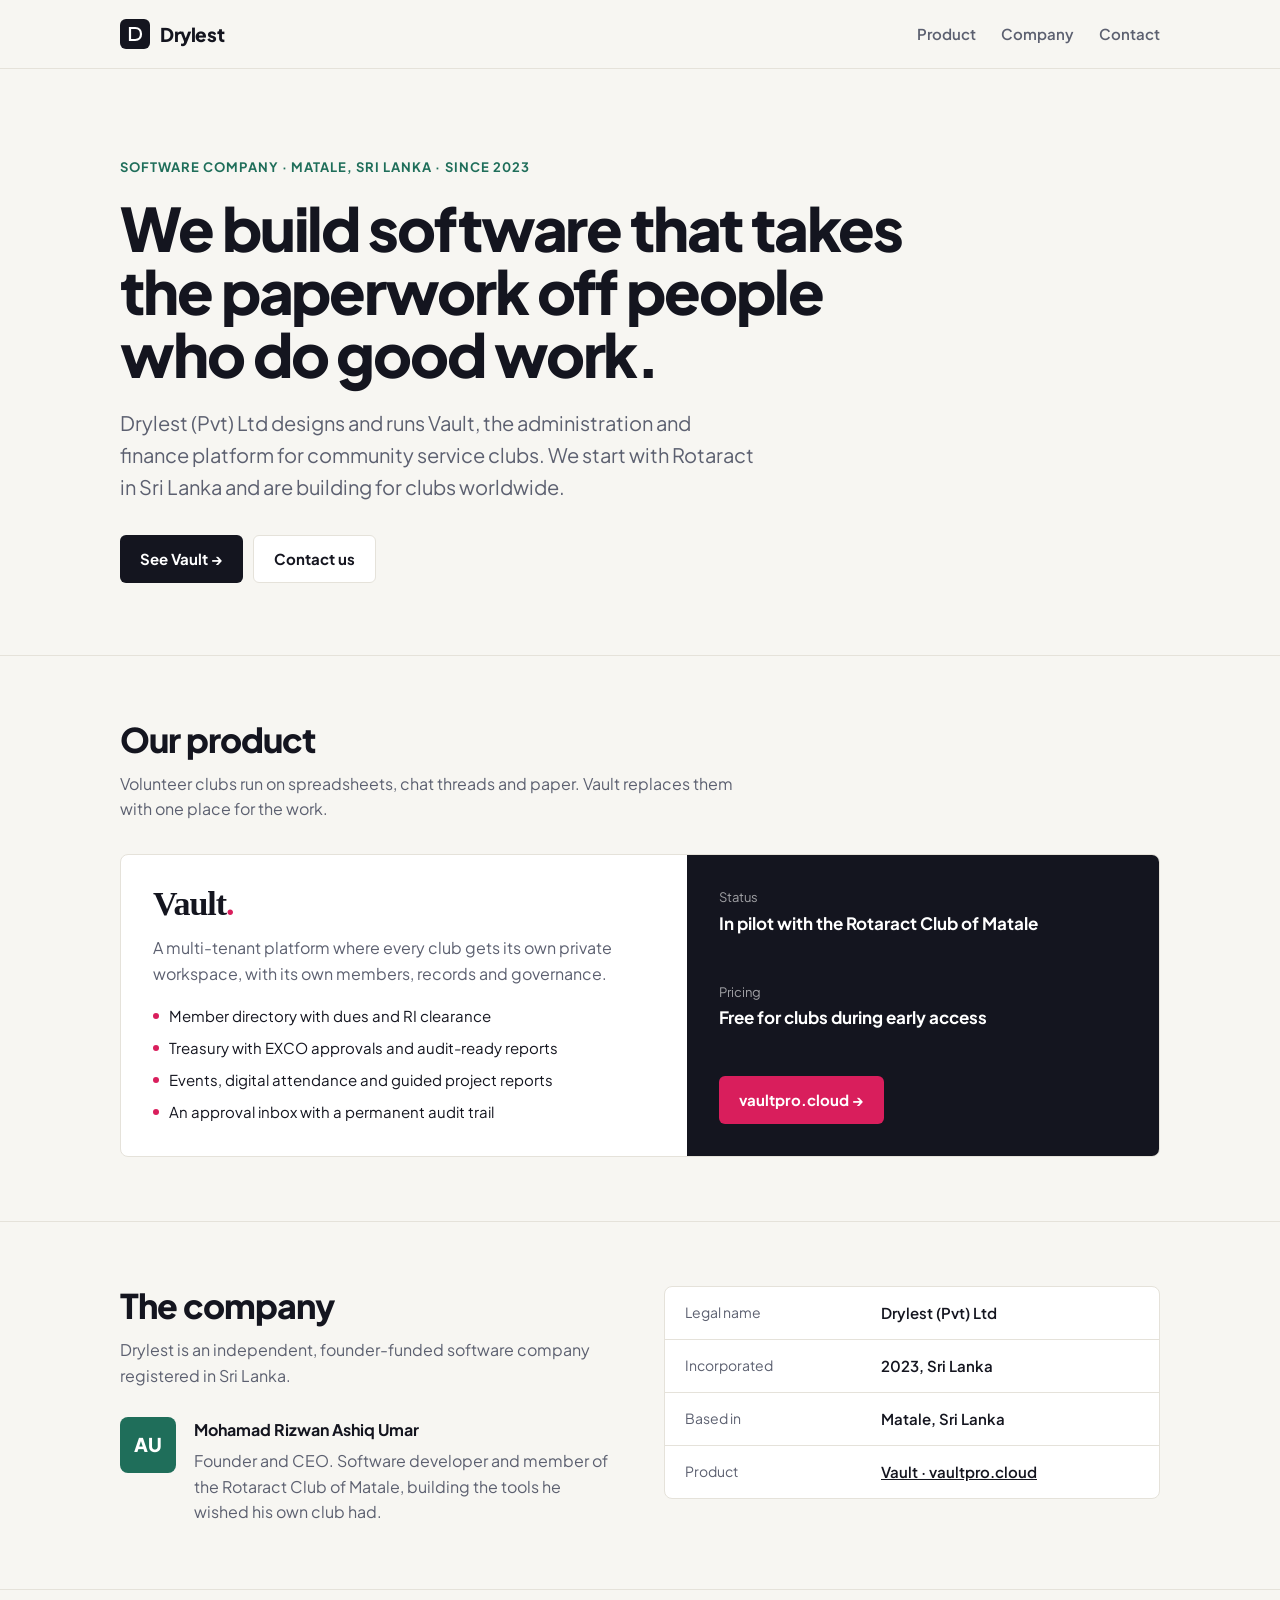
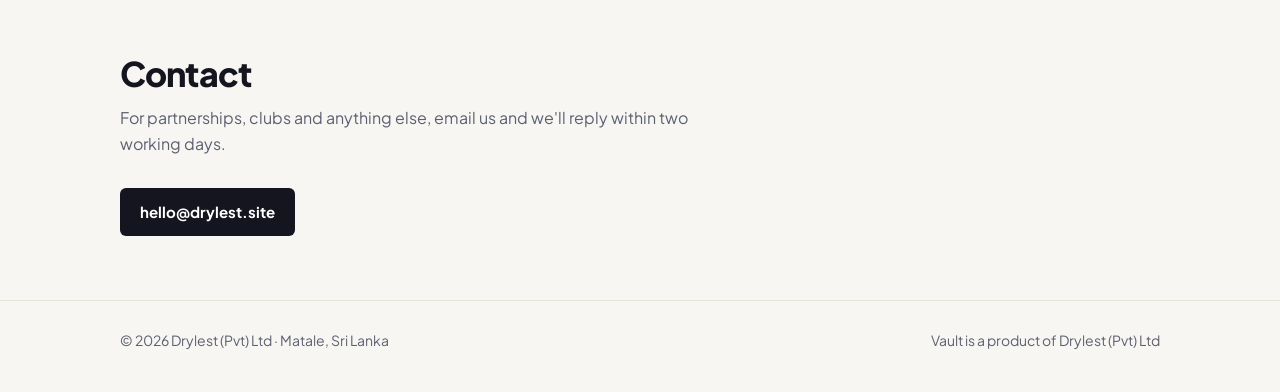
==== index.html @ 1a1d9abe "Add Drylest company website One-page static site for drylest.site: what Drylest does, its product Va" ====
<!doctype html>
<html lang="en">
<head>
<meta charset="utf-8">
<meta name="viewport" content="width=device-width, initial-scale=1">
<title>Drylest (Pvt) Ltd · Software company, Sri Lanka</title>
<meta name="description" content="Drylest (Pvt) Ltd is a software company in Matale, Sri Lanka, incorporated in 2023. We build Vault, the administration and finance platform for community service clubs.">
<meta name="theme-color" content="#14151F">
<link rel="canonical" href="https://drylest.site/">
<meta property="og:title" content="Drylest (Pvt) Ltd">
<meta property="og:description" content="Software company in Matale, Sri Lanka. Makers of Vault.">
<meta property="og:url" content="https://drylest.site/">
<link rel="icon" href="favicon.svg" type="image/svg+xml">
<link rel="preconnect" href="https://fonts.googleapis.com">
<link rel="preconnect" href="https://fonts.gstatic.com" crossorigin>
<link rel="stylesheet" href="https://fonts.googleapis.com/css2?family=Plus+Jakarta+Sans:wght@400;500;600;700;800&display=swap">
<style>
  :root {
    --ink: #14151F; --paper: #F7F6F2; --white: #FFFFFF; --line: #E5E2DA;
    --muted: #5C6070; --accent: #1F6E5A; --vault: #D91E5C;
  }
  * { box-sizing: border-box; }
  html { -webkit-text-size-adjust: 100%; }
  body { margin: 0; background: var(--paper); color: var(--ink); font: 400 16px/1.6 'Plus Jakarta Sans', system-ui, -apple-system, 'Segoe UI', sans-serif; -webkit-font-smoothing: antialiased; }
  a { color: inherit; }
  .wrap { max-width: 1080px; margin: 0 auto; padding: 0 20px; }

  header { border-bottom: 1px solid var(--line); }
  header .wrap { display: flex; align-items: center; justify-content: space-between; height: 68px; }
  .brand { display: flex; align-items: center; gap: 10px; text-decoration: none; font-weight: 800; font-size: 19px; letter-spacing: -0.02em; }
  .mark { width: 30px; height: 30px; border-radius: 6px; background: var(--ink); display: grid; place-items: center; }
  nav a { text-decoration: none; font-weight: 600; font-size: 15px; color: var(--muted); margin-left: 22px; }
  nav a:hover { color: var(--ink); }

  .hero { padding: 88px 0 72px; }
  .eyebrow { font-size: 13px; font-weight: 700; letter-spacing: .08em; text-transform: uppercase; color: var(--accent); margin: 0 0 18px; }
  h1 { font-size: clamp(36px, 6vw, 60px); line-height: 1.05; letter-spacing: -0.035em; font-weight: 800; margin: 0; max-width: 820px; }
  .lead { font-size: clamp(17px, 2.2vw, 20px); color: var(--muted); max-width: 640px; margin: 22px 0 0; }
  .cta { display: flex; flex-wrap: wrap; gap: 10px; margin-top: 32px; }
  .btn { display: inline-flex; align-items: center; gap: 8px; height: 48px; padding: 0 20px; border-radius: 6px; font-weight: 700; text-decoration: none; font-size: 15px; }
  .btn-ink { background: var(--ink); color: var(--white); }
  .btn-ink:hover { background: #2A2C3B; }
  .btn-line { border: 1px solid var(--line); background: var(--white); }
  .btn-line:hover { border-color: var(--ink); }

  section { padding: 64px 0; border-top: 1px solid var(--line); }
  h2 { font-size: clamp(26px, 3.6vw, 34px); letter-spacing: -0.025em; line-height: 1.15; margin: 0 0 12px; font-weight: 800; }
  .sub { color: var(--muted); max-width: 620px; margin: 0; }

  .product { margin-top: 32px; display: grid; grid-template-columns: minmax(0, 1.2fr) minmax(0, 1fr); background: var(--white); border: 1px solid var(--line); border-radius: 8px; overflow: hidden; }
  .product .body { padding: 32px; }
  .vault { font-family: Georgia, 'Times New Roman', serif; font-weight: 700; font-size: 34px; letter-spacing: -0.03em; line-height: 1; margin: 0; }
  .vault span { color: var(--vault); }
  .product .body p { color: var(--muted); margin: 14px 0 0; }
  .product .body .vault { color: var(--ink); margin: 0; }
  .product ul { margin: 18px 0 0; padding: 0; list-style: none; display: grid; gap: 8px; }
  .product li { display: flex; gap: 10px; font-size: 15px; }
  .product li::before { content: ""; width: 6px; height: 6px; border-radius: 50%; background: var(--vault); margin-top: 9px; flex-shrink: 0; }
  .product .side { background: var(--ink); color: var(--white); padding: 32px; display: flex; flex-direction: column; justify-content: space-between; gap: 24px; }
  .side .k { font-size: 13px; color: rgba(255,255,255,.6); margin: 0; }
  .side .v { font-size: 17px; font-weight: 700; margin: 2px 0 0; }
  .side a.btn { background: var(--vault); color: var(--white); align-self: flex-start; }

  .grid2 { display: grid; grid-template-columns: repeat(2, minmax(0, 1fr)); gap: 48px; align-items: start; }
  dl { margin: 0; background: var(--white); border: 1px solid var(--line); border-radius: 8px; overflow: hidden; }
  dl div { display: grid; grid-template-columns: 180px minmax(0, 1fr); gap: 16px; padding: 14px 20px; border-top: 1px solid var(--line); }
  dl div:first-child { border-top: 0; }
  dt { color: var(--muted); font-size: 14px; }
  dd { margin: 0; font-weight: 600; font-size: 15px; overflow-wrap: anywhere; }

  .founder { display: flex; gap: 18px; align-items: flex-start; }
  .avatar { width: 56px; height: 56px; border-radius: 8px; background: var(--accent); color: var(--white); display: grid; place-items: center; font-weight: 800; font-size: 19px; flex-shrink: 0; }
  .founder p { margin: 6px 0 0; color: var(--muted); }

  footer { border-top: 1px solid var(--line); padding: 28px 0 40px; font-size: 14px; color: var(--muted); }
  footer .wrap { display: flex; flex-wrap: wrap; gap: 8px 24px; justify-content: space-between; }

  @media (max-width: 760px) {
    nav a:not(:last-child) { display: none; }
    .hero { padding: 56px 0 48px; }
    .product, .grid2 { grid-template-columns: 1fr; }
    .grid2 { gap: 32px; }
    dl div { grid-template-columns: 1fr; gap: 2px; }
    .product .body, .product .side { padding: 24px; }
  }
</style>
</head>
<body>

<header>
  <div class="wrap">
    <a class="brand" href="#top" aria-label="Drylest home">
      <span class="mark" aria-hidden="true">
        <svg width="16" height="16" viewBox="0 0 16 16"><path d="M3 2h5.2C11.9 2 14 4.6 14 8s-2.1 6-5.8 6H3z" fill="none" stroke="#fff" stroke-width="2.2"/></svg>
      </span>
      Drylest
    </a>
    <nav aria-label="Main">
      <a href="#product">Product</a>
      <a href="#company">Company</a>
      <a href="#contact">Contact</a>
    </nav>
  </div>
</header>

<main id="top">
  <div class="hero"><div class="wrap">
    <p class="eyebrow">Software company · Matale, Sri Lanka · Since 2023</p>
    <h1>We build software that takes the paperwork off people who do good work.</h1>
    <p class="lead">Drylest (Pvt) Ltd designs and runs Vault, the administration and finance platform for community service clubs. We start with Rotaract in Sri Lanka and are building for clubs worldwide.</p>
    <div class="cta">
      <a class="btn btn-ink" href="https://vaultpro.cloud">See Vault →</a>
      <a class="btn btn-line" href="#contact">Contact us</a>
    </div>
  </div></div>

  <section id="product">
    <div class="wrap">
      <h2>Our product</h2>
      <p class="sub">Volunteer clubs run on spreadsheets, chat threads and paper. Vault replaces them with one place for the work.</p>
      <div class="product">
        <div class="body">
          <p class="vault">Vault<span>.</span></p>
          <p>A multi-tenant platform where every club gets its own private workspace, with its own members, records and governance.</p>
          <ul>
            <li>Member directory with dues and RI clearance</li>
            <li>Treasury with EXCO approvals and audit-ready reports</li>
            <li>Events, digital attendance and guided project reports</li>
            <li>An approval inbox with a permanent audit trail</li>
          </ul>
        </div>
        <div class="side">
          <div>
            <p class="k">Status</p>
            <p class="v">In pilot with the Rotaract Club of Matale</p>
          </div>
          <div>
            <p class="k">Pricing</p>
            <p class="v">Free for clubs during early access</p>
          </div>
          <a class="btn" href="https://vaultpro.cloud">vaultpro.cloud →</a>
        </div>
      </div>
    </div>
  </section>

  <section id="company">
    <div class="wrap grid2">
      <div>
        <h2>The company</h2>
        <p class="sub">Drylest is an independent, founder-funded software company registered in Sri Lanka.</p>
        <div class="founder" style="margin-top: 28px">
          <span class="avatar" aria-hidden="true">AU</span>
          <div>
            <strong>Mohamad Rizwan Ashiq Umar</strong>
            <p>Founder and CEO. Software developer and member of the Rotaract Club of Matale, building the tools he wished his own club had.</p>
          </div>
        </div>
      </div>
      <dl>
        <div><dt>Legal name</dt><dd>Drylest (Pvt) Ltd</dd></div>
        <div><dt>Incorporated</dt><dd>2023, Sri Lanka</dd></div>
        <div><dt>Based in</dt><dd>Matale, Sri Lanka</dd></div>
        <div><dt>Product</dt><dd><a href="https://vaultpro.cloud">Vault · vaultpro.cloud</a></dd></div>
      </dl>
    </div>
  </section>

  <section id="contact">
    <div class="wrap">
      <h2>Contact</h2>
      <p class="sub">For partnerships, clubs and anything else, email us and we'll reply within two working days.</p>
      <div class="cta">
        <a class="btn btn-ink" href="mailto:hello@drylest.site">hello@drylest.site</a>
      </div>
    </div>
  </section>
</main>

<footer>
  <div class="wrap">
    <span>© 2026 Drylest (Pvt) Ltd · Matale, Sri Lanka</span>
    <span>Vault is a product of Drylest (Pvt) Ltd</span>
  </div>
</footer>

</body>
</html>
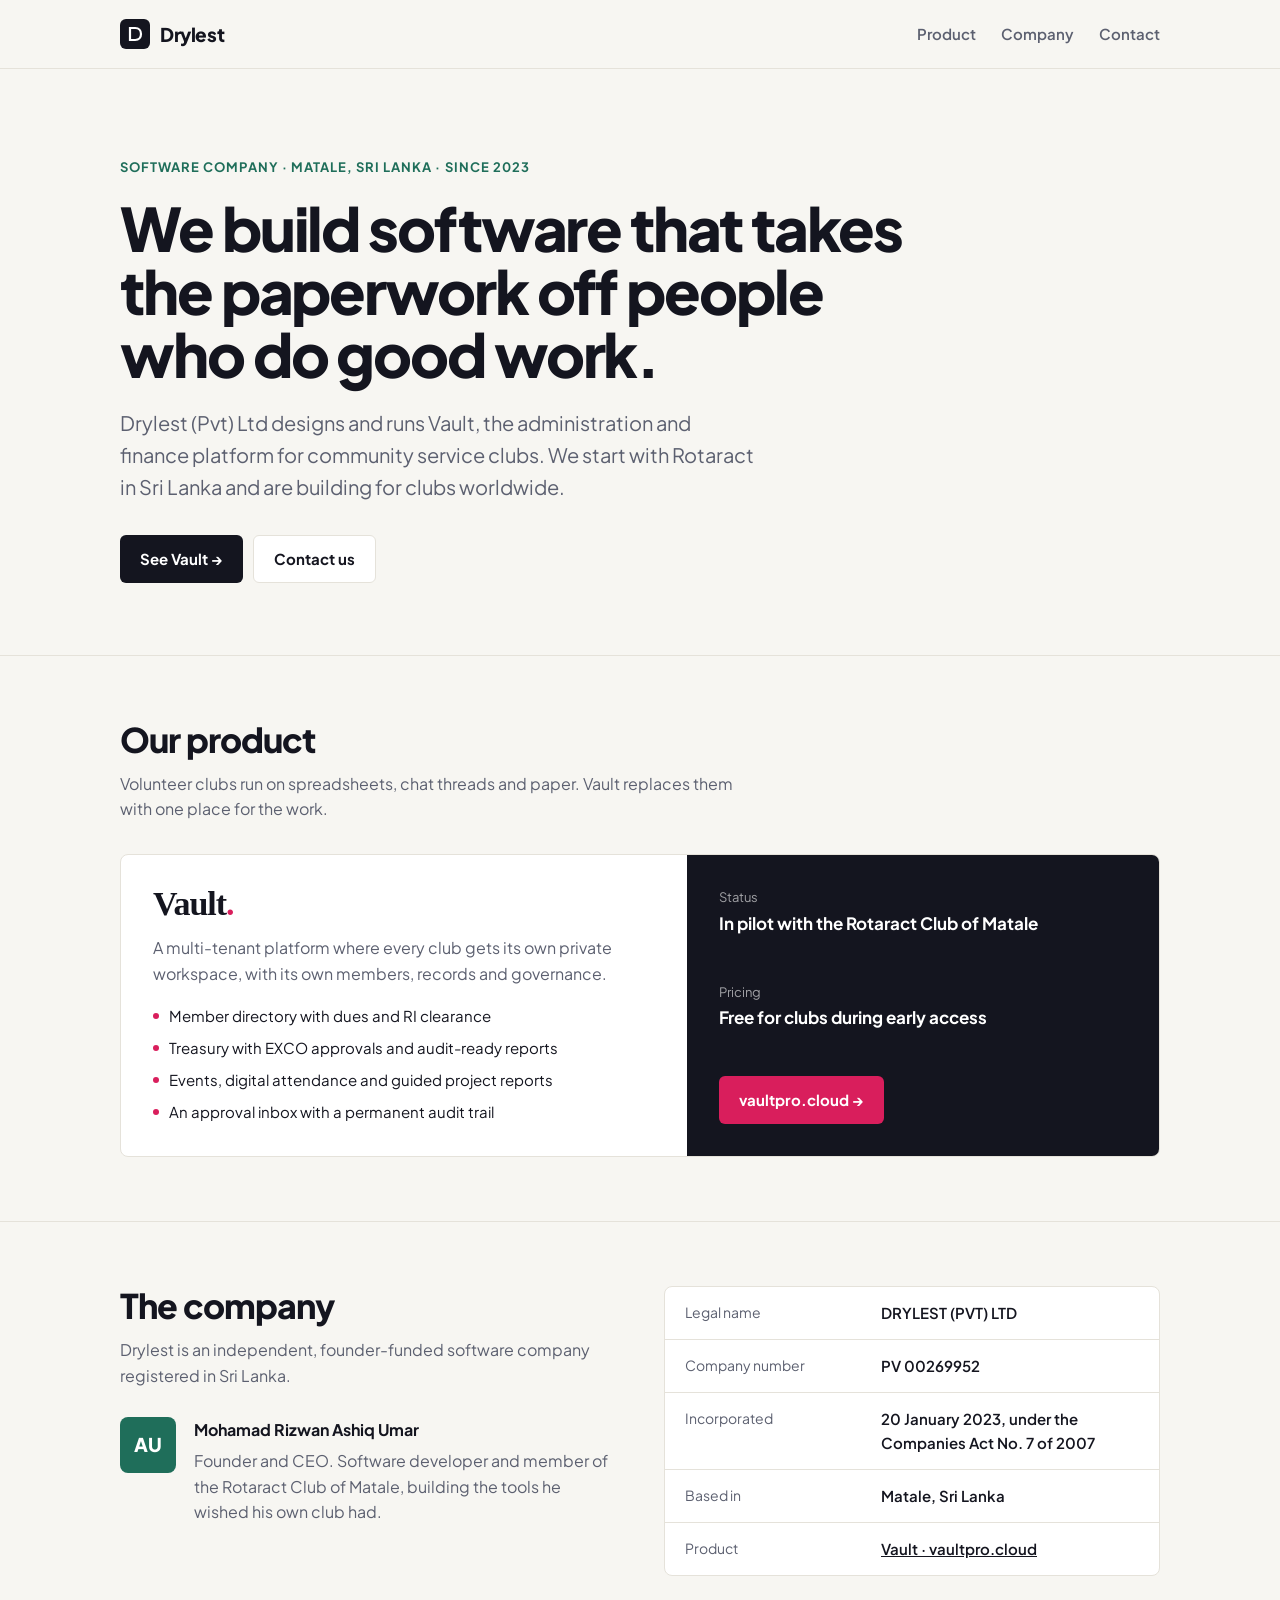
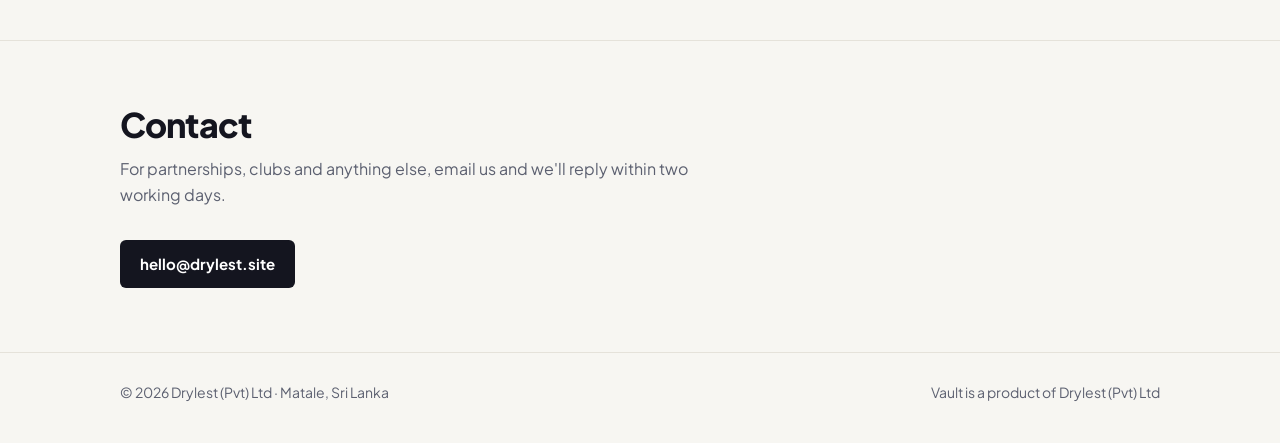
==== commit a55cf863: "Add company number and incorporation date From the certificate of incorporation: PV 00269952, incorp" ====
--- a/index.html
+++ b/index.html
@@ -158,8 +158,9 @@
         </div>
       </div>
       <dl>
-        <div><dt>Legal name</dt><dd>Drylest (Pvt) Ltd</dd></div>
-        <div><dt>Incorporated</dt><dd>2023, Sri Lanka</dd></div>
+        <div><dt>Legal name</dt><dd>DRYLEST (PVT) LTD</dd></div>
+        <div><dt>Company number</dt><dd>PV 00269952</dd></div>
+        <div><dt>Incorporated</dt><dd>20 January 2023, under the Companies Act No. 7 of 2007</dd></div>
         <div><dt>Based in</dt><dd>Matale, Sri Lanka</dd></div>
         <div><dt>Product</dt><dd><a href="https://vaultpro.cloud">Vault · vaultpro.cloud</a></dd></div>
       </dl>
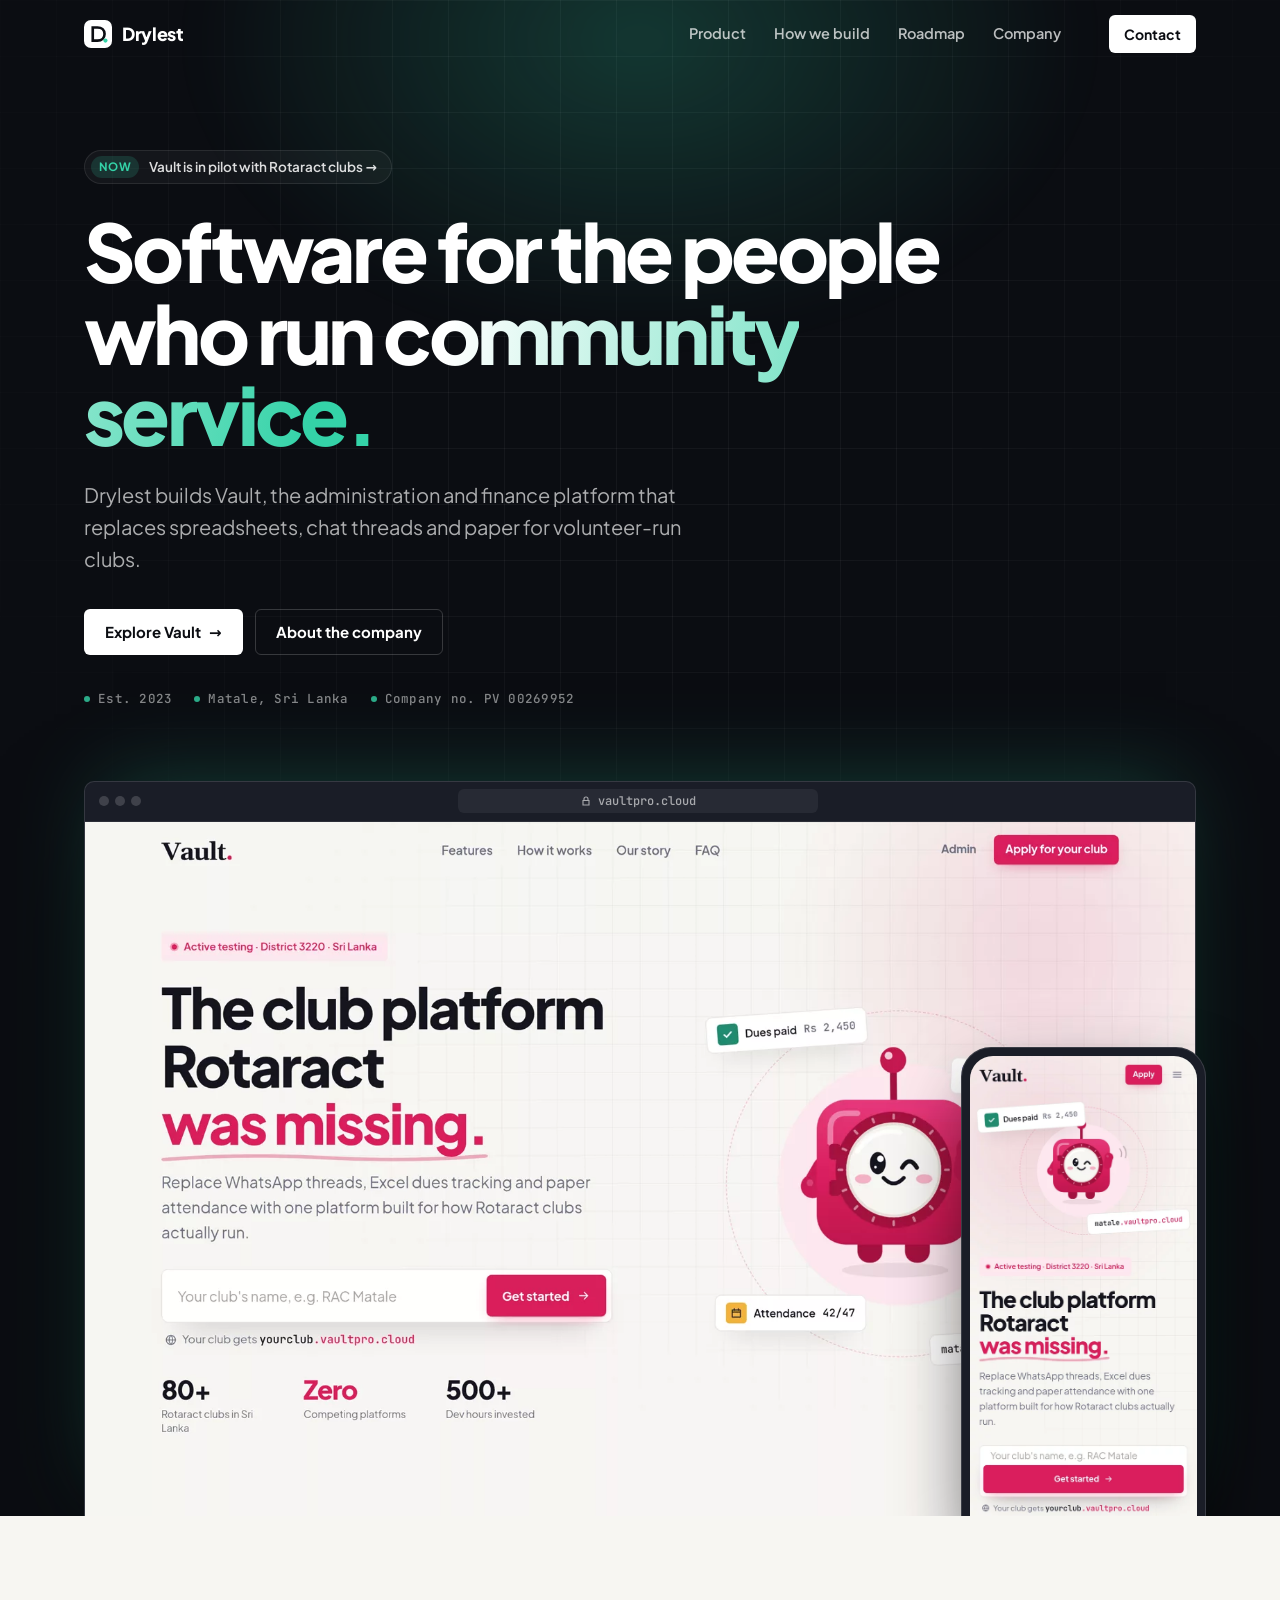
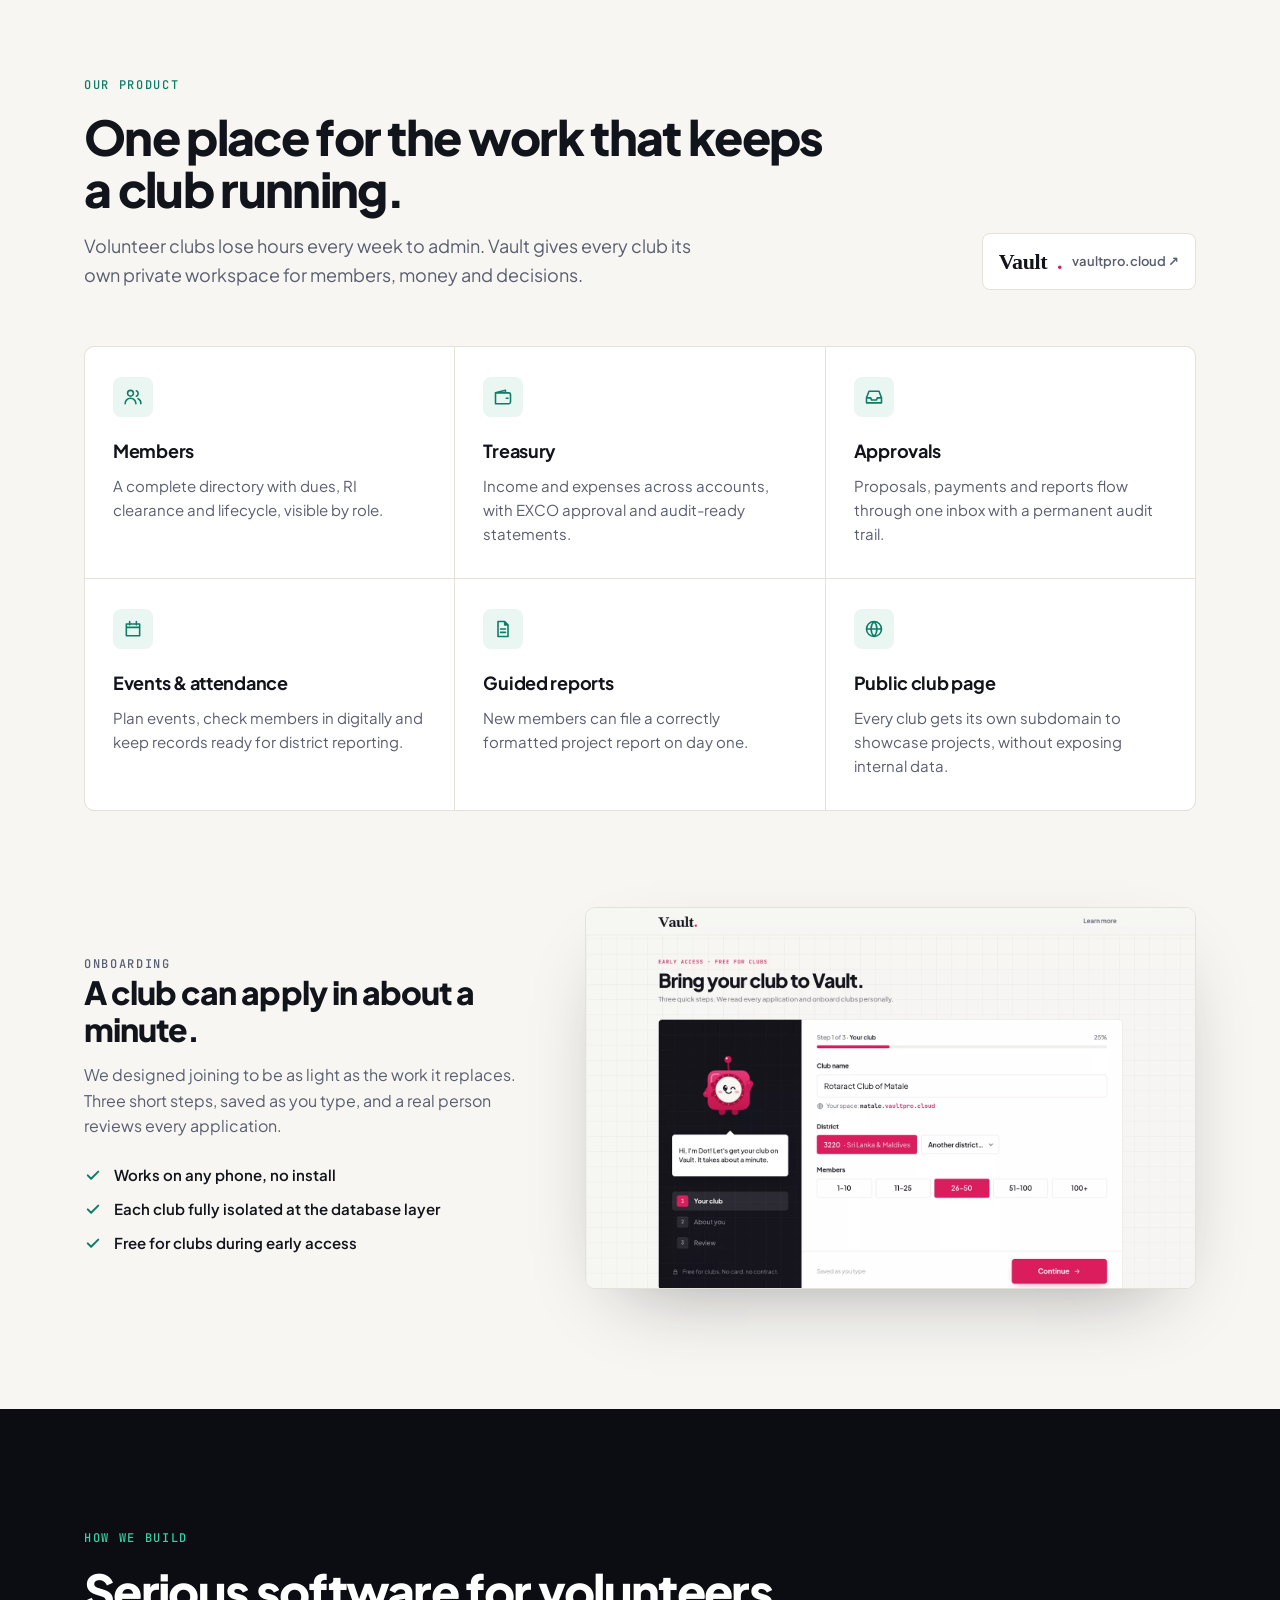
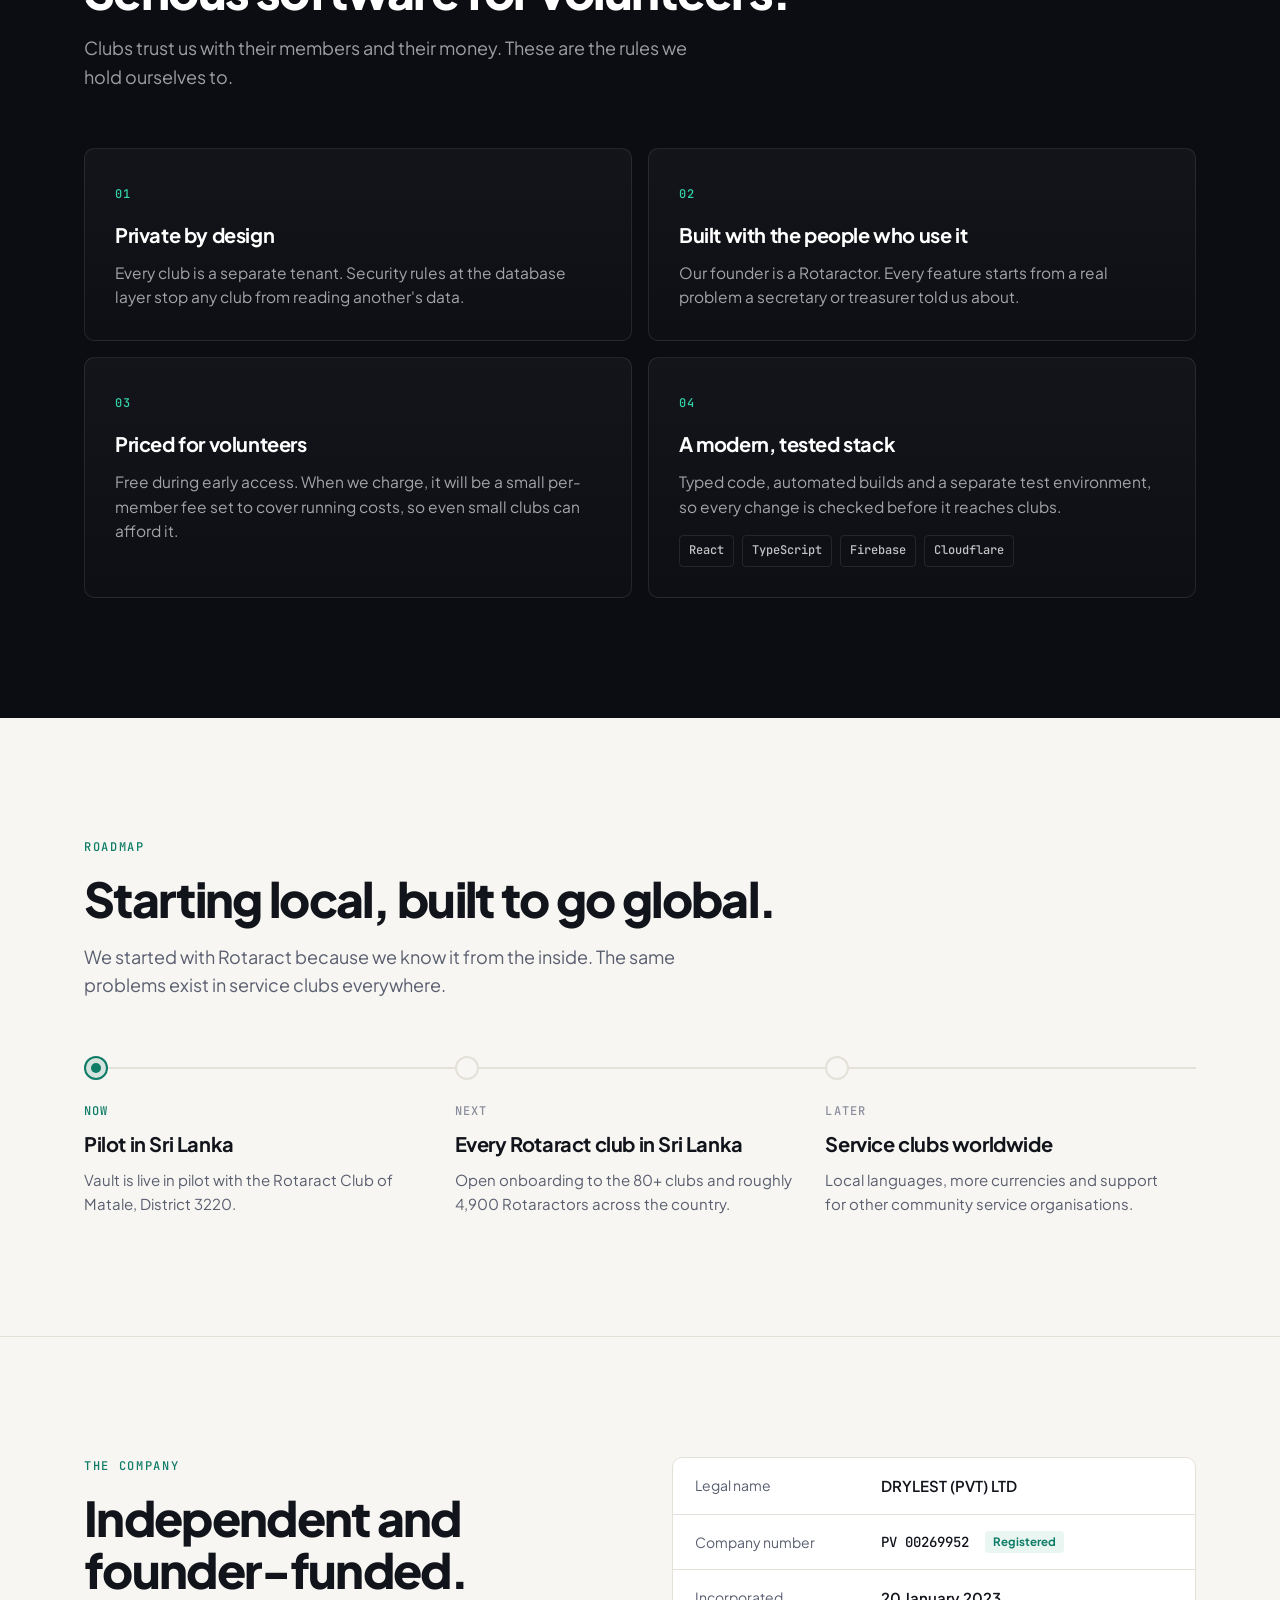
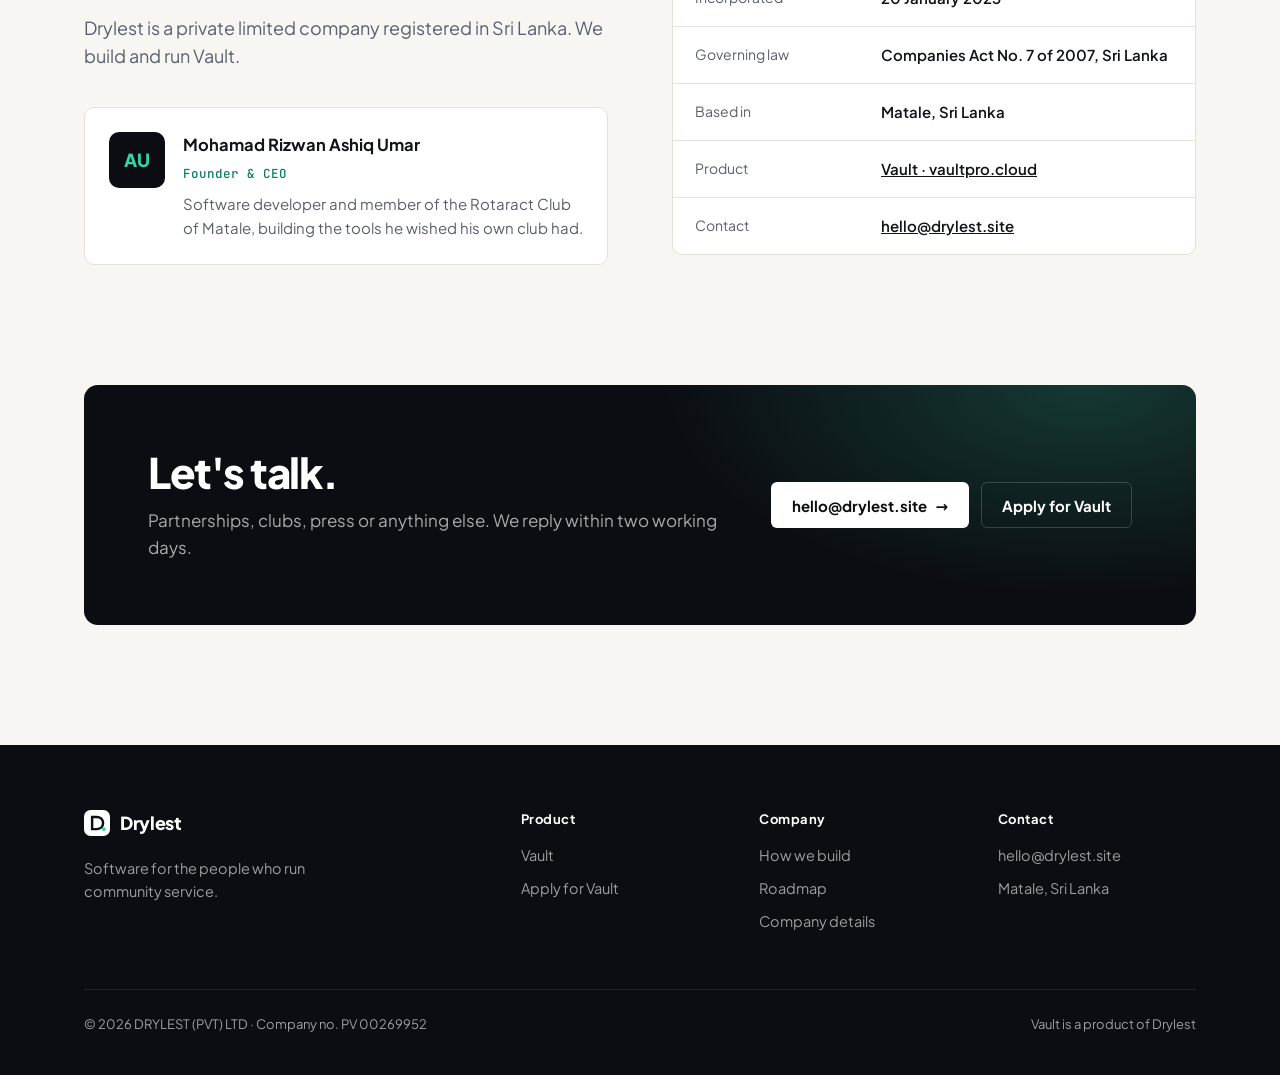
==== commit c98b3893: "Redesign drylest.site to a product-company standard - Dark hero with a real Vault screenshot in a br" ====
--- a/index.html
+++ b/index.html
@@ -2,188 +2,507 @@
 <html lang="en">
 <head>
 <meta charset="utf-8">
-<meta name="viewport" content="width=device-width, initial-scale=1">
-<title>Drylest (Pvt) Ltd · Software company, Sri Lanka</title>
+<meta name="viewport" content="width=device-width, initial-scale=1, viewport-fit=cover">
+<title>Drylest · Software for community service clubs</title>
 <meta name="description" content="Drylest (Pvt) Ltd is a software company in Matale, Sri Lanka, incorporated in 2023. We build Vault, the administration and finance platform for community service clubs.">
-<meta name="theme-color" content="#14151F">
+<meta name="theme-color" content="#0B0D12">
 <link rel="canonical" href="https://drylest.site/">
-<meta property="og:title" content="Drylest (Pvt) Ltd">
-<meta property="og:description" content="Software company in Matale, Sri Lanka. Makers of Vault.">
+<meta property="og:type" content="website">
+<meta property="og:title" content="Drylest · Software for community service clubs">
+<meta property="og:description" content="Software company in Matale, Sri Lanka. We build Vault, the administration and finance platform for community service clubs.">
 <meta property="og:url" content="https://drylest.site/">
-<link rel="icon" href="favicon.svg" type="image/svg+xml">
-<link rel="preconnect" href="https://fonts.googleapis.com">
-<link rel="preconnect" href="https://fonts.gstatic.com" crossorigin>
-<link rel="stylesheet" href="https://fonts.googleapis.com/css2?family=Plus+Jakarta+Sans:wght@400;500;600;700;800&display=swap">
+<meta property="og:image" content="https://drylest.site/assets/img/og.png">
+<meta name="twitter:card" content="summary_large_image">
+<link rel="icon" href="/favicon.svg" type="image/svg+xml">
+<link rel="preload" href="/assets/fonts/plus-jakarta-sans-latin-800-normal.woff2" as="font" type="font/woff2" crossorigin>
+<link rel="preload" href="/assets/fonts/plus-jakarta-sans-latin-400-normal.woff2" as="font" type="font/woff2" crossorigin>
+<script type="application/ld+json">
+{"@context":"https://schema.org","@type":"Organization","name":"DRYLEST (PVT) LTD","alternateName":"Drylest","url":"https://drylest.site","logo":"https://drylest.site/favicon.svg","foundingDate":"2023-01-20","email":"hello@drylest.site","address":{"@type":"PostalAddress","addressLocality":"Matale","addressCountry":"LK"},"founder":{"@type":"Person","name":"Mohamad Rizwan Ashiq Umar"},"owns":{"@type":"SoftwareApplication","name":"Vault","url":"https://vaultpro.cloud","applicationCategory":"BusinessApplication"}}
+</script>
 <style>
+  @font-face { font-family: 'Jakarta'; font-weight: 400; font-display: swap; src: url('/assets/fonts/plus-jakarta-sans-latin-400-normal.woff2') format('woff2'); }
+  @font-face { font-family: 'Jakarta'; font-weight: 500; font-display: swap; src: url('/assets/fonts/plus-jakarta-sans-latin-500-normal.woff2') format('woff2'); }
+  @font-face { font-family: 'Jakarta'; font-weight: 600; font-display: swap; src: url('/assets/fonts/plus-jakarta-sans-latin-600-normal.woff2') format('woff2'); }
+  @font-face { font-family: 'Jakarta'; font-weight: 700; font-display: swap; src: url('/assets/fonts/plus-jakarta-sans-latin-700-normal.woff2') format('woff2'); }
+  @font-face { font-family: 'Jakarta'; font-weight: 800; font-display: swap; src: url('/assets/fonts/plus-jakarta-sans-latin-800-normal.woff2') format('woff2'); }
+  @font-face { font-family: 'JBMono'; font-weight: 400 700; font-display: swap; src: url('/assets/fonts/jetbrains-mono-latin-500-normal.woff2') format('woff2'); }
+
   :root {
-    --ink: #14151F; --paper: #F7F6F2; --white: #FFFFFF; --line: #E5E2DA;
-    --muted: #5C6070; --accent: #1F6E5A; --vault: #D91E5C;
+    --night: #0B0D12; --night-2: #12151D; --night-line: rgba(255,255,255,.09);
+    --paper: #F7F6F2; --white: #FFFFFF; --ink: #12141B; --line: #E4E1D9;
+    --muted: #5A5F70; --soft: #8A8E9C;
+    --mint: #34D3A8; --teal: #0E7C66; --vault: #D91E5C;
+    --sans: 'Jakarta', system-ui, -apple-system, 'Segoe UI', sans-serif;
+    --mono: 'JBMono', ui-monospace, 'SFMono-Regular', Menlo, monospace;
   }
-  * { box-sizing: border-box; }
-  html { -webkit-text-size-adjust: 100%; }
-  body { margin: 0; background: var(--paper); color: var(--ink); font: 400 16px/1.6 'Plus Jakarta Sans', system-ui, -apple-system, 'Segoe UI', sans-serif; -webkit-font-smoothing: antialiased; }
+  *, *::before, *::after { box-sizing: border-box; }
+  html { -webkit-text-size-adjust: 100%; scroll-behavior: smooth; scroll-padding-top: 80px; }
+  body { margin: 0; background: var(--paper); color: var(--ink); font: 400 16px/1.6 var(--sans); -webkit-font-smoothing: antialiased; }
+  img { max-width: 100%; height: auto; display: block; }
   a { color: inherit; }
-  .wrap { max-width: 1080px; margin: 0 auto; padding: 0 20px; }
-
-  header { border-bottom: 1px solid var(--line); }
-  header .wrap { display: flex; align-items: center; justify-content: space-between; height: 68px; }
-  .brand { display: flex; align-items: center; gap: 10px; text-decoration: none; font-weight: 800; font-size: 19px; letter-spacing: -0.02em; }
-  .mark { width: 30px; height: 30px; border-radius: 6px; background: var(--ink); display: grid; place-items: center; }
-  nav a { text-decoration: none; font-weight: 600; font-size: 15px; color: var(--muted); margin-left: 22px; }
-  nav a:hover { color: var(--ink); }
-
-  .hero { padding: 88px 0 72px; }
-  .eyebrow { font-size: 13px; font-weight: 700; letter-spacing: .08em; text-transform: uppercase; color: var(--accent); margin: 0 0 18px; }
-  h1 { font-size: clamp(36px, 6vw, 60px); line-height: 1.05; letter-spacing: -0.035em; font-weight: 800; margin: 0; max-width: 820px; }
-  .lead { font-size: clamp(17px, 2.2vw, 20px); color: var(--muted); max-width: 640px; margin: 22px 0 0; }
-  .cta { display: flex; flex-wrap: wrap; gap: 10px; margin-top: 32px; }
-  .btn { display: inline-flex; align-items: center; gap: 8px; height: 48px; padding: 0 20px; border-radius: 6px; font-weight: 700; text-decoration: none; font-size: 15px; }
-  .btn-ink { background: var(--ink); color: var(--white); }
-  .btn-ink:hover { background: #2A2C3B; }
-  .btn-line { border: 1px solid var(--line); background: var(--white); }
+  :focus-visible { outline: 2px solid var(--mint); outline-offset: 3px; border-radius: 4px; }
+  .wrap { width: 100%; max-width: 1160px; margin: 0 auto; padding: 0 24px; }
+  .mono { font-family: var(--mono); }
+  .sr-only { position: absolute; width: 1px; height: 1px; overflow: hidden; clip: rect(0 0 0 0); white-space: nowrap; }
+
+  /* ── Header ─────────────────────────────────────────── */
+  .nav { position: fixed; inset: 0 0 auto; z-index: 50; padding-top: env(safe-area-inset-top); transition: background-color .25s, border-color .25s; border-bottom: 1px solid transparent; }
+  .nav.scrolled { background: rgba(11,13,18,.78); backdrop-filter: saturate(160%) blur(14px); -webkit-backdrop-filter: saturate(160%) blur(14px); border-color: var(--night-line); }
+  .nav .wrap { height: 68px; display: flex; align-items: center; gap: 28px; }
+  .logo { display: inline-flex; align-items: center; gap: 10px; color: #fff; text-decoration: none; font-weight: 800; font-size: 18px; letter-spacing: -.02em; }
+  .logo svg { flex-shrink: 0; }
+  .nav-links { display: flex; gap: 4px; margin-left: auto; }
+  .nav-links a { color: rgba(255,255,255,.72); text-decoration: none; font-size: 14.5px; font-weight: 600; padding: 8px 12px; border-radius: 6px; transition: color .15s, background-color .15s; }
+  .nav-links a:hover { color: #fff; background: rgba(255,255,255,.06); }
+  .nav-cta { margin-left: 8px; }
+  .menu-btn { display: none; margin-left: auto; width: 44px; height: 44px; border: 0; background: transparent; color: #fff; border-radius: 6px; cursor: pointer; }
+  .menu-btn:hover { background: rgba(255,255,255,.08); }
+
+  .btn { display: inline-flex; align-items: center; justify-content: center; gap: 8px; height: 46px; padding: 0 20px; border-radius: 6px; font: 700 15px/1 var(--sans); text-decoration: none; border: 1px solid transparent; cursor: pointer; transition: background-color .15s, border-color .15s, transform .15s, color .15s; white-space: nowrap; }
+  .btn:active { transform: translateY(1px); }
+  .btn-sm { height: 38px; padding: 0 14px; font-size: 14px; }
+  .btn-light { background: #fff; color: var(--night); }
+  .btn-light:hover { background: #E8F8F3; }
+  .btn-ghost { color: #fff; border-color: rgba(255,255,255,.18); }
+  .btn-ghost:hover { border-color: rgba(255,255,255,.45); background: rgba(255,255,255,.04); }
+  .btn-ink { background: var(--ink); color: #fff; }
+  .btn-ink:hover { background: #262A36; }
+  .btn-line { background: var(--white); border-color: var(--line); color: var(--ink); }
   .btn-line:hover { border-color: var(--ink); }
-
-  section { padding: 64px 0; border-top: 1px solid var(--line); }
-  h2 { font-size: clamp(26px, 3.6vw, 34px); letter-spacing: -0.025em; line-height: 1.15; margin: 0 0 12px; font-weight: 800; }
-  .sub { color: var(--muted); max-width: 620px; margin: 0; }
-
-  .product { margin-top: 32px; display: grid; grid-template-columns: minmax(0, 1.2fr) minmax(0, 1fr); background: var(--white); border: 1px solid var(--line); border-radius: 8px; overflow: hidden; }
-  .product .body { padding: 32px; }
-  .vault { font-family: Georgia, 'Times New Roman', serif; font-weight: 700; font-size: 34px; letter-spacing: -0.03em; line-height: 1; margin: 0; }
-  .vault span { color: var(--vault); }
-  .product .body p { color: var(--muted); margin: 14px 0 0; }
-  .product .body .vault { color: var(--ink); margin: 0; }
-  .product ul { margin: 18px 0 0; padding: 0; list-style: none; display: grid; gap: 8px; }
-  .product li { display: flex; gap: 10px; font-size: 15px; }
-  .product li::before { content: ""; width: 6px; height: 6px; border-radius: 50%; background: var(--vault); margin-top: 9px; flex-shrink: 0; }
-  .product .side { background: var(--ink); color: var(--white); padding: 32px; display: flex; flex-direction: column; justify-content: space-between; gap: 24px; }
-  .side .k { font-size: 13px; color: rgba(255,255,255,.6); margin: 0; }
-  .side .v { font-size: 17px; font-weight: 700; margin: 2px 0 0; }
-  .side a.btn { background: var(--vault); color: var(--white); align-self: flex-start; }
-
-  .grid2 { display: grid; grid-template-columns: repeat(2, minmax(0, 1fr)); gap: 48px; align-items: start; }
-  dl { margin: 0; background: var(--white); border: 1px solid var(--line); border-radius: 8px; overflow: hidden; }
-  dl div { display: grid; grid-template-columns: 180px minmax(0, 1fr); gap: 16px; padding: 14px 20px; border-top: 1px solid var(--line); }
-  dl div:first-child { border-top: 0; }
+  .btn .arrow { transition: transform .2s; }
+  .btn:hover .arrow { transform: translateX(3px); }
+
+  /* ── Hero ───────────────────────────────────────────── */
+  .hero { position: relative; background: var(--night); color: #fff; overflow: hidden; padding: calc(150px + env(safe-area-inset-top)) 0 0; isolation: isolate; }
+  .hero::before { content: ""; position: absolute; inset: 0; z-index: -1;
+    background-image: linear-gradient(rgba(255,255,255,.045) 1px, transparent 1px), linear-gradient(90deg, rgba(255,255,255,.045) 1px, transparent 1px);
+    background-size: 56px 56px; mask-image: radial-gradient(ellipse 80% 70% at 50% 20%, #000 30%, transparent 75%); -webkit-mask-image: radial-gradient(ellipse 80% 70% at 50% 20%, #000 30%, transparent 75%); }
+  .hero::after { content: ""; position: absolute; z-index: -1; width: 900px; height: 600px; left: 50%; top: -260px; transform: translateX(-50%);
+    background: radial-gradient(closest-side, rgba(52,211,168,.22), transparent); filter: blur(20px); }
+  .pill { display: inline-flex; align-items: center; gap: 10px; height: 34px; padding: 0 14px 0 6px; border-radius: 999px; border: 1px solid var(--night-line); background: rgba(255,255,255,.04); font-size: 13.5px; font-weight: 600; color: rgba(255,255,255,.85); text-decoration: none; }
+  .pill b { display: inline-flex; align-items: center; height: 22px; padding: 0 8px; border-radius: 999px; background: rgba(52,211,168,.16); color: var(--mint); font-size: 11.5px; letter-spacing: .04em; }
+  .pill:hover { border-color: rgba(255,255,255,.25); }
+  .hero h1 { margin: 26px 0 0; font-size: clamp(40px, 7.2vw, 80px); line-height: 1.02; letter-spacing: -.045em; font-weight: 800; max-width: 920px; }
+  .hero h1 em { font-style: normal; background: linear-gradient(100deg, #fff 10%, var(--mint) 90%); -webkit-background-clip: text; background-clip: text; color: transparent; }
+  .hero .lead { margin: 24px 0 0; font-size: clamp(17px, 2vw, 20px); line-height: 1.6; color: rgba(255,255,255,.66); max-width: 620px; }
+  .hero .ctas { display: flex; flex-wrap: wrap; gap: 12px; margin-top: 34px; }
+  .meta { display: flex; flex-wrap: wrap; gap: 8px 22px; margin-top: 34px; font-family: var(--mono); font-size: 12.5px; color: rgba(255,255,255,.5); letter-spacing: .02em; }
+  .meta span::before { content: ""; display: inline-block; width: 6px; height: 6px; border-radius: 50%; background: var(--mint); margin-right: 8px; vertical-align: 1px; opacity: .8; }
+
+  .stage { position: relative; margin-top: 72px; animation: rise 1s cubic-bezier(.2,.7,.2,1) .25s both; }
+  @keyframes rise { from { opacity: 0; transform: translateY(40px); } to { opacity: 1; transform: none; } }
+  .browser { position: relative; border-radius: 10px 10px 0 0; background: #1A1D27; border: 1px solid rgba(255,255,255,.12); border-bottom: 0; box-shadow: 0 -20px 80px -20px rgba(52,211,168,.25), 0 40px 120px -30px rgba(0,0,0,.8); overflow: hidden; }
+  .browser-bar { display: flex; align-items: center; gap: 14px; height: 40px; padding: 0 14px; border-bottom: 1px solid rgba(255,255,255,.08); }
+  .dots { display: flex; gap: 6px; }
+  .dots i { width: 10px; height: 10px; border-radius: 50%; background: rgba(255,255,255,.16); }
+  .url { flex: 1; max-width: 360px; margin: 0 auto; height: 24px; border-radius: 6px; background: rgba(255,255,255,.06); display: flex; align-items: center; justify-content: center; gap: 6px; font-family: var(--mono); font-size: 12px; color: rgba(255,255,255,.6); }
+  .browser img { width: 100%; aspect-ratio: 1600 / 1000; object-fit: cover; object-position: top; }
+  .phone { position: absolute; right: -10px; bottom: -40px; width: 22%; min-width: 150px; max-width: 250px; border-radius: 30px; padding: 8px; background: #1A1D27; border: 1px solid rgba(255,255,255,.14); box-shadow: 0 30px 80px -20px rgba(0,0,0,.8); }
+  .phone img { border-radius: 23px; aspect-ratio: 390 / 844; object-fit: cover; object-position: top; }
+
+  /* ── Sections ───────────────────────────────────────── */
+  section { padding: 120px 0; }
+  .eyebrow { font-family: var(--mono); font-size: 12px; font-weight: 600; letter-spacing: .14em; text-transform: uppercase; color: var(--teal); margin: 0 0 16px; }
+  h2 { margin: 0; font-size: clamp(30px, 4.4vw, 48px); line-height: 1.08; letter-spacing: -.035em; font-weight: 800; max-width: 760px; }
+  .sub { margin: 18px 0 0; font-size: 18px; color: var(--muted); max-width: 640px; }
+
+  .product { padding-top: 160px; }
+  .product-head { display: grid; grid-template-columns: minmax(0, 1fr) auto; gap: 32px; align-items: end; }
+  .vault-mark { font-family: Georgia, 'Times New Roman', serif; font-weight: 700; font-size: 22px; letter-spacing: -.02em; display: inline-flex; align-items: center; gap: 10px; text-decoration: none; padding: 10px 16px; border: 1px solid var(--line); border-radius: 8px; background: var(--white); }
+  .vault-mark span { color: var(--vault); }
+  .vault-mark small { font-family: var(--sans); font-size: 13px; font-weight: 600; color: var(--muted); letter-spacing: 0; }
+  .features { margin-top: 56px; display: grid; grid-template-columns: repeat(3, minmax(0, 1fr)); gap: 1px; background: var(--line); border: 1px solid var(--line); border-radius: 10px; overflow: hidden; }
+  .feature { background: var(--white); padding: 30px 28px 32px; }
+  .icon { width: 40px; height: 40px; border-radius: 8px; display: grid; place-items: center; background: #EAF6F2; color: var(--teal); margin-bottom: 20px; }
+  .feature h3 { margin: 0; font-size: 18px; letter-spacing: -.015em; font-weight: 700; }
+  .feature p { margin: 8px 0 0; color: var(--muted); font-size: 15px; }
+
+  .split { margin-top: 96px; display: grid; grid-template-columns: minmax(0, 5fr) minmax(0, 7fr); gap: 64px; align-items: center; }
+  .split h3 { margin: 0; font-size: clamp(24px, 3vw, 32px); letter-spacing: -.03em; line-height: 1.15; font-weight: 800; }
+  .split p { color: var(--muted); margin: 14px 0 0; }
+  .checks { list-style: none; padding: 0; margin: 24px 0 0; display: grid; gap: 10px; }
+  .checks li { display: flex; gap: 12px; font-weight: 600; font-size: 15px; }
+  .checks svg { flex-shrink: 0; margin-top: 3px; color: var(--teal); }
+  .shot { border-radius: 10px; border: 1px solid var(--line); overflow: hidden; background: var(--white); box-shadow: 0 30px 80px -40px rgba(18,20,27,.45); }
+  .shot img { aspect-ratio: 1600 / 1000; object-fit: cover; object-position: top; }
+
+  /* principles (dark) */
+  .principles { background: var(--night); color: #fff; position: relative; overflow: hidden; }
+  .principles .eyebrow { color: var(--mint); }
+  .principles .sub { color: rgba(255,255,255,.6); }
+  .p-grid { margin-top: 56px; display: grid; grid-template-columns: repeat(2, minmax(0, 1fr)); gap: 16px; }
+  .p-card { border: 1px solid var(--night-line); border-radius: 10px; padding: 30px; background: linear-gradient(180deg, rgba(255,255,255,.035), rgba(255,255,255,.01)); transition: border-color .2s, transform .2s; }
+  .p-card:hover { border-color: rgba(52,211,168,.4); transform: translateY(-2px); }
+  .p-card .num { font-family: var(--mono); font-size: 12px; color: var(--mint); letter-spacing: .1em; }
+  .p-card h3 { margin: 14px 0 0; font-size: 20px; letter-spacing: -.02em; }
+  .p-card p { margin: 10px 0 0; color: rgba(255,255,255,.62); font-size: 15.5px; }
+  .stack { display: flex; flex-wrap: wrap; gap: 8px; margin-top: 16px; }
+  .stack span { font-family: var(--mono); font-size: 12px; padding: 5px 9px; border-radius: 4px; border: 1px solid var(--night-line); color: rgba(255,255,255,.75); }
+
+  /* roadmap */
+  .road { margin-top: 56px; display: grid; grid-template-columns: repeat(3, minmax(0, 1fr)); gap: 0; position: relative; }
+  .road::before { content: ""; position: absolute; left: 0; right: 0; top: 11px; height: 2px; background: var(--line); }
+  .step { position: relative; padding-right: 32px; }
+  .step .dot { width: 24px; height: 24px; border-radius: 50%; background: var(--paper); border: 2px solid var(--line); display: grid; place-items: center; position: relative; }
+  .step.now .dot { border-color: var(--teal); }
+  .step.now .dot::after { content: ""; width: 10px; height: 10px; border-radius: 50%; background: var(--teal); box-shadow: 0 0 0 6px rgba(14,124,102,.15); animation: pulse 2s ease-in-out infinite; }
+  .step .tag { display: inline-block; margin-top: 22px; font-family: var(--mono); font-size: 12px; font-weight: 600; letter-spacing: .1em; color: var(--soft); }
+  .step.now .tag { color: var(--teal); }
+  .step h3 { margin: 6px 0 0; font-size: 20px; letter-spacing: -.02em; }
+  .step p { margin: 8px 0 0; color: var(--muted); font-size: 15px; }
+  @keyframes pulse { 50% { box-shadow: 0 0 0 10px rgba(14,124,102,0); } }
+
+  /* company */
+  .company { border-top: 1px solid var(--line); }
+  .co-grid { display: grid; grid-template-columns: minmax(0, 1fr) minmax(0, 1fr); gap: 64px; align-items: start; }
+  .founder { margin-top: 36px; display: flex; gap: 18px; padding: 24px; border: 1px solid var(--line); border-radius: 10px; background: var(--white); }
+  .avatar { width: 56px; height: 56px; border-radius: 10px; background: var(--night); color: var(--mint); display: grid; place-items: center; font-weight: 800; font-size: 18px; flex-shrink: 0; letter-spacing: -.02em; }
+  .founder strong { display: block; font-size: 16.5px; }
+  .founder .role { font-family: var(--mono); font-size: 12.5px; color: var(--teal); }
+  .founder p { margin: 8px 0 0; color: var(--muted); font-size: 15px; }
+  dl.facts { margin: 0; border: 1px solid var(--line); border-radius: 10px; background: var(--white); overflow: hidden; }
+  dl.facts div { display: grid; grid-template-columns: 170px minmax(0, 1fr); gap: 16px; padding: 16px 22px; border-top: 1px solid var(--line); }
+  dl.facts div:first-child { border-top: 0; }
   dt { color: var(--muted); font-size: 14px; }
   dd { margin: 0; font-weight: 600; font-size: 15px; overflow-wrap: anywhere; }
-
-  .founder { display: flex; gap: 18px; align-items: flex-start; }
-  .avatar { width: 56px; height: 56px; border-radius: 8px; background: var(--accent); color: var(--white); display: grid; place-items: center; font-weight: 800; font-size: 19px; flex-shrink: 0; }
-  .founder p { margin: 6px 0 0; color: var(--muted); }
-
-  footer { border-top: 1px solid var(--line); padding: 28px 0 40px; font-size: 14px; color: var(--muted); }
-  footer .wrap { display: flex; flex-wrap: wrap; gap: 8px 24px; justify-content: space-between; }
-
-  @media (max-width: 760px) {
-    nav a:not(:last-child) { display: none; }
-    .hero { padding: 56px 0 48px; }
-    .product, .grid2 { grid-template-columns: 1fr; }
-    .grid2 { gap: 32px; }
-    dl div { grid-template-columns: 1fr; gap: 2px; }
-    .product .body, .product .side { padding: 24px; }
+  dd.mono { font-size: 14px; }
+  .verified { display: inline-flex; align-items: center; gap: 6px; margin-left: 8px; font-family: var(--sans); font-size: 11.5px; font-weight: 700; color: var(--teal); background: #EAF6F2; padding: 2px 8px; border-radius: 4px; vertical-align: 1px; }
+
+  /* CTA */
+  .cta-band { padding: 0 0 120px; }
+  .cta-card { position: relative; overflow: hidden; border-radius: 14px; background: var(--night); color: #fff; padding: 64px; display: grid; grid-template-columns: minmax(0, 1fr) auto; gap: 32px; align-items: center; isolation: isolate; }
+  .cta-card::before { content: ""; position: absolute; inset: 0; z-index: -1; background: radial-gradient(600px 300px at 90% 0%, rgba(52,211,168,.22), transparent 70%); }
+  .cta-card h2 { font-size: clamp(28px, 4vw, 42px); }
+  .cta-card p { margin: 12px 0 0; color: rgba(255,255,255,.65); font-size: 17px; }
+  .cta-card .actions { display: flex; flex-wrap: wrap; gap: 12px; }
+
+  /* footer */
+  footer { background: var(--night); color: rgba(255,255,255,.6); padding: 64px 0 calc(40px + env(safe-area-inset-bottom)); font-size: 14.5px; }
+  .f-grid { display: grid; grid-template-columns: minmax(0, 2fr) repeat(3, minmax(0, 1fr)); gap: 40px; }
+  .f-grid h4 { margin: 0 0 14px; color: #fff; font-size: 13px; font-weight: 700; letter-spacing: .04em; }
+  .f-grid ul { list-style: none; margin: 0; padding: 0; display: grid; gap: 10px; }
+  .f-grid a { text-decoration: none; }
+  .f-grid a:hover { color: #fff; }
+  .f-brand p { margin: 14px 0 0; max-width: 300px; }
+  .f-bottom { margin-top: 56px; padding-top: 24px; border-top: 1px solid var(--night-line); display: flex; flex-wrap: wrap; gap: 8px 24px; justify-content: space-between; font-size: 13px; }
+
+  /* reveal */
+  .reveal { opacity: 0; transform: translateY(16px); transition: opacity .7s cubic-bezier(.2,.7,.2,1), transform .7s cubic-bezier(.2,.7,.2,1); }
+  .reveal.in { opacity: 1; transform: none; }
+  .no-js .reveal { opacity: 1; transform: none; }
+
+  /* ── Responsive ─────────────────────────────────────── */
+  @media (max-width: 900px) {
+    .nav-links, .nav-cta { display: none; }
+    .menu-btn { display: grid; place-items: center; }
+    .nav.open { background: var(--night); border-color: var(--night-line); }
+    .nav.open .nav-links { display: flex; flex-direction: column; position: absolute; top: calc(68px + env(safe-area-inset-top)); left: 0; right: 0; background: var(--night); padding: 8px 16px 20px; border-bottom: 1px solid var(--night-line); gap: 2px; }
+    .nav.open .nav-links a { font-size: 17px; padding: 14px 12px; }
+    .features, .p-grid { grid-template-columns: 1fr; }
+    .split, .co-grid { grid-template-columns: 1fr; gap: 40px; }
+    .road { grid-template-columns: 1fr; gap: 32px; }
+    .road::before { left: 11px; right: auto; top: 0; bottom: 0; width: 2px; height: auto; }
+    .step { padding: 0 0 0 44px; }
+    .step .dot { position: absolute; left: 0; top: 0; }
+    .step .tag { margin-top: 0; }
+    .product-head { grid-template-columns: 1fr; }
+    .cta-card { grid-template-columns: 1fr; padding: 40px 28px; }
+    .f-grid { grid-template-columns: repeat(2, minmax(0, 1fr)); }
+    .f-brand { grid-column: 1 / -1; }
+    section { padding: 88px 0; }
+    .product { padding-top: 110px; }
+  }
+  @media (max-width: 560px) {
+    .wrap { padding: 0 18px; }
+    .hero { padding-top: calc(120px + env(safe-area-inset-top)); }
+    .hero .ctas .btn { flex: 1 1 100%; }
+    .stage { margin-top: 52px; }
+    .phone { right: 8px; bottom: -28px; width: 34%; min-width: 0; border-radius: 22px; padding: 5px; }
+    .phone img { border-radius: 17px; }
+    .url { display: none; }
+    dl.facts div { grid-template-columns: 1fr; gap: 2px; }
+    .feature { padding: 26px 22px; }
+  }
+  @media (prefers-reduced-motion: reduce) {
+    html { scroll-behavior: auto; }
+    .reveal { opacity: 1; transform: none; transition: none; }
+    .step.now .dot::after, .stage { animation: none; }
   }
 </style>
 </head>
-<body>
-
-<header>
+<body class="no-js">
+
+<header class="nav" id="nav">
   <div class="wrap">
-    <a class="brand" href="#top" aria-label="Drylest home">
-      <span class="mark" aria-hidden="true">
-        <svg width="16" height="16" viewBox="0 0 16 16"><path d="M3 2h5.2C11.9 2 14 4.6 14 8s-2.1 6-5.8 6H3z" fill="none" stroke="#fff" stroke-width="2.2"/></svg>
-      </span>
+    <a class="logo" href="#top" aria-label="Drylest home">
+      <svg width="28" height="28" viewBox="0 0 32 32" aria-hidden="true"><rect width="32" height="32" rx="8" fill="#fff"/><path d="M10 8.5h5.4c4.9 0 8.1 3.1 8.1 7.5s-3.2 7.5-8.1 7.5H10z" fill="none" stroke="#0B0D12" stroke-width="3"/><circle cx="24.5" cy="23.5" r="2.4" fill="#34D3A8"/></svg>
       Drylest
     </a>
-    <nav aria-label="Main">
+    <nav class="nav-links" id="menu" aria-label="Main">
       <a href="#product">Product</a>
+      <a href="#principles">How we build</a>
+      <a href="#roadmap">Roadmap</a>
       <a href="#company">Company</a>
-      <a href="#contact">Contact</a>
     </nav>
+    <a class="btn btn-light btn-sm nav-cta" href="#contact">Contact</a>
+    <button class="menu-btn" id="menuBtn" aria-label="Open menu" aria-expanded="false" aria-controls="menu">
+      <svg width="22" height="22" viewBox="0 0 24 24" fill="none" stroke="currentColor" stroke-width="2" stroke-linecap="round" aria-hidden="true"><path d="M4 7h16M4 12h16M4 17h16"/></svg>
+    </button>
   </div>
 </header>
 
 <main id="top">
-  <div class="hero"><div class="wrap">
-    <p class="eyebrow">Software company · Matale, Sri Lanka · Since 2023</p>
-    <h1>We build software that takes the paperwork off people who do good work.</h1>
-    <p class="lead">Drylest (Pvt) Ltd designs and runs Vault, the administration and finance platform for community service clubs. We start with Rotaract in Sri Lanka and are building for clubs worldwide.</p>
-    <div class="cta">
-      <a class="btn btn-ink" href="https://vaultpro.cloud">See Vault →</a>
-      <a class="btn btn-line" href="#contact">Contact us</a>
-    </div>
-  </div></div>
-
-  <section id="product">
+  <!-- Hero -->
+  <div class="hero">
     <div class="wrap">
-      <h2>Our product</h2>
-      <p class="sub">Volunteer clubs run on spreadsheets, chat threads and paper. Vault replaces them with one place for the work.</p>
-      <div class="product">
-        <div class="body">
-          <p class="vault">Vault<span>.</span></p>
-          <p>A multi-tenant platform where every club gets its own private workspace, with its own members, records and governance.</p>
-          <ul>
-            <li>Member directory with dues and RI clearance</li>
-            <li>Treasury with EXCO approvals and audit-ready reports</li>
-            <li>Events, digital attendance and guided project reports</li>
-            <li>An approval inbox with a permanent audit trail</li>
+      <a class="pill" href="https://vaultpro.cloud"><b>NOW</b> Vault is in pilot with Rotaract clubs →</a>
+      <h1>Software for the people who run <em>community service.</em></h1>
+      <p class="lead">Drylest builds Vault, the administration and finance platform that replaces spreadsheets, chat threads and paper for volunteer-run clubs.</p>
+      <div class="ctas">
+        <a class="btn btn-light" href="https://vaultpro.cloud">Explore Vault <span class="arrow">→</span></a>
+        <a class="btn btn-ghost" href="#company">About the company</a>
+      </div>
+      <div class="meta">
+        <span>Est. 2023</span>
+        <span>Matale, Sri Lanka</span>
+        <span>Company no. PV 00269952</span>
+      </div>
+
+      <div class="stage">
+        <div class="browser">
+          <div class="browser-bar">
+            <div class="dots"><i></i><i></i><i></i></div>
+            <div class="url"><svg width="12" height="12" viewBox="0 0 24 24" fill="none" stroke="currentColor" stroke-width="2.2" aria-hidden="true"><path d="M6 11h12v9H6zM8 11V8a4 4 0 018 0v3"/></svg>vaultpro.cloud</div>
+            <div style="width:46px"></div>
+          </div>
+          <img src="/assets/img/vault-hero.webp" width="1600" height="1000" alt="The Vault website: the club platform Rotaract was missing, with Dot the mascot waving.">
+        </div>
+        <div class="phone"><img src="/assets/img/vault-phone.webp" width="520" height="1125" alt="Vault on a phone." loading="lazy"></div>
+      </div>
+    </div>
+  </div>
+
+  <!-- Product -->
+  <section class="product" id="product">
+    <div class="wrap">
+      <div class="product-head reveal">
+        <div>
+          <p class="eyebrow">Our product</p>
+          <h2>One place for the work that keeps a club running.</h2>
+          <p class="sub">Volunteer clubs lose hours every week to admin. Vault gives every club its own private workspace for members, money and decisions.</p>
+        </div>
+        <a class="vault-mark" href="https://vaultpro.cloud">Vault<span>.</span> <small>vaultpro.cloud ↗</small></a>
+      </div>
+
+      <div class="features reveal">
+        <div class="feature">
+          <div class="icon"><svg width="20" height="20" viewBox="0 0 24 24" fill="none" stroke="currentColor" stroke-width="1.9" stroke-linecap="round" stroke-linejoin="round" aria-hidden="true"><path d="M9 11a3.5 3.5 0 100-7 3.5 3.5 0 000 7zM2.5 20a6.5 6.5 0 0113 0M16 4.5a3.5 3.5 0 010 6.5M18 14a6.5 6.5 0 013.5 6"/></svg></div>
+          <h3>Members</h3>
+          <p>A complete directory with dues, RI clearance and lifecycle, visible by role.</p>
+        </div>
+        <div class="feature">
+          <div class="icon"><svg width="20" height="20" viewBox="0 0 24 24" fill="none" stroke="currentColor" stroke-width="1.9" stroke-linecap="round" stroke-linejoin="round" aria-hidden="true"><path d="M3 7h16a2 2 0 012 2v9a2 2 0 01-2 2H3zM3 7l12-3v3M16 13.5h2"/></svg></div>
+          <h3>Treasury</h3>
+          <p>Income and expenses across accounts, with EXCO approval and audit-ready statements.</p>
+        </div>
+        <div class="feature">
+          <div class="icon"><svg width="20" height="20" viewBox="0 0 24 24" fill="none" stroke="currentColor" stroke-width="1.9" stroke-linecap="round" stroke-linejoin="round" aria-hidden="true"><path d="M3 13l3-8h12l3 8v6H3zM3 13h5l1 2.5h6L16 13h5"/></svg></div>
+          <h3>Approvals</h3>
+          <p>Proposals, payments and reports flow through one inbox with a permanent audit trail.</p>
+        </div>
+        <div class="feature">
+          <div class="icon"><svg width="20" height="20" viewBox="0 0 24 24" fill="none" stroke="currentColor" stroke-width="1.9" stroke-linecap="round" stroke-linejoin="round" aria-hidden="true"><path d="M4 6h16v14H4zM4 10h16M8 3v4M16 3v4"/></svg></div>
+          <h3>Events &amp; attendance</h3>
+          <p>Plan events, check members in digitally and keep records ready for district reporting.</p>
+        </div>
+        <div class="feature">
+          <div class="icon"><svg width="20" height="20" viewBox="0 0 24 24" fill="none" stroke="currentColor" stroke-width="1.9" stroke-linecap="round" stroke-linejoin="round" aria-hidden="true"><path d="M6 3h8l4 4v14H6zM14 3v4h4M9 12h6M9 16h6"/></svg></div>
+          <h3>Guided reports</h3>
+          <p>New members can file a correctly formatted project report on day one.</p>
+        </div>
+        <div class="feature">
+          <div class="icon"><svg width="20" height="20" viewBox="0 0 24 24" fill="none" stroke="currentColor" stroke-width="1.9" stroke-linecap="round" stroke-linejoin="round" aria-hidden="true"><path d="M12 21a9 9 0 100-18 9 9 0 000 18zM3 12h18M12 3c2.5 2.5 3.5 5.5 3.5 9s-1 6.5-3.5 9c-2.5-2.5-3.5-5.5-3.5-9s1-6.5 3.5-9z"/></svg></div>
+          <h3>Public club page</h3>
+          <p>Every club gets its own subdomain to showcase projects, without exposing internal data.</p>
+        </div>
+      </div>
+
+      <div class="split">
+        <div class="reveal">
+          <p class="eyebrow">Onboarding</p>
+          <h3>A club can apply in about a minute.</h3>
+          <p>We designed joining to be as light as the work it replaces. Three short steps, saved as you type, and a real person reviews every application.</p>
+          <ul class="checks">
+            <li><svg width="18" height="18" viewBox="0 0 24 24" fill="none" stroke="currentColor" stroke-width="2.6" stroke-linecap="round" stroke-linejoin="round" aria-hidden="true"><path d="M5 12.5l4.5 4.5L19 7.5"/></svg>Works on any phone, no install</li>
+            <li><svg width="18" height="18" viewBox="0 0 24 24" fill="none" stroke="currentColor" stroke-width="2.6" stroke-linecap="round" stroke-linejoin="round" aria-hidden="true"><path d="M5 12.5l4.5 4.5L19 7.5"/></svg>Each club fully isolated at the database layer</li>
+            <li><svg width="18" height="18" viewBox="0 0 24 24" fill="none" stroke="currentColor" stroke-width="2.6" stroke-linecap="round" stroke-linejoin="round" aria-hidden="true"><path d="M5 12.5l4.5 4.5L19 7.5"/></svg>Free for clubs during early access</li>
           </ul>
         </div>
-        <div class="side">
-          <div>
-            <p class="k">Status</p>
-            <p class="v">In pilot with the Rotaract Club of Matale</p>
-          </div>
-          <div>
-            <p class="k">Pricing</p>
-            <p class="v">Free for clubs during early access</p>
-          </div>
-          <a class="btn" href="https://vaultpro.cloud">vaultpro.cloud →</a>
+        <div class="shot reveal">
+          <img src="/assets/img/vault-apply.webp" width="1600" height="1000" alt="Vault's three-step club application, with Dot the mascot guiding the user." loading="lazy">
         </div>
       </div>
     </div>
   </section>
 
-  <section id="company">
-    <div class="wrap grid2">
-      <div>
-        <h2>The company</h2>
-        <p class="sub">Drylest is an independent, founder-funded software company registered in Sri Lanka.</p>
-        <div class="founder" style="margin-top: 28px">
+  <!-- Principles -->
+  <section class="principles" id="principles">
+    <div class="wrap">
+      <div class="reveal">
+        <p class="eyebrow">How we build</p>
+        <h2>Serious software for volunteers.</h2>
+        <p class="sub">Clubs trust us with their members and their money. These are the rules we hold ourselves to.</p>
+      </div>
+      <div class="p-grid">
+        <div class="p-card reveal">
+          <span class="num">01</span>
+          <h3>Private by design</h3>
+          <p>Every club is a separate tenant. Security rules at the database layer stop any club from reading another's data.</p>
+        </div>
+        <div class="p-card reveal">
+          <span class="num">02</span>
+          <h3>Built with the people who use it</h3>
+          <p>Our founder is a Rotaractor. Every feature starts from a real problem a secretary or treasurer told us about.</p>
+        </div>
+        <div class="p-card reveal">
+          <span class="num">03</span>
+          <h3>Priced for volunteers</h3>
+          <p>Free during early access. When we charge, it will be a small per-member fee set to cover running costs, so even small clubs can afford it.</p>
+        </div>
+        <div class="p-card reveal">
+          <span class="num">04</span>
+          <h3>A modern, tested stack</h3>
+          <p>Typed code, automated builds and a separate test environment, so every change is checked before it reaches clubs.</p>
+          <div class="stack"><span>React</span><span>TypeScript</span><span>Firebase</span><span>Cloudflare</span></div>
+        </div>
+      </div>
+    </div>
+  </section>
+
+  <!-- Roadmap -->
+  <section id="roadmap">
+    <div class="wrap">
+      <div class="reveal">
+        <p class="eyebrow">Roadmap</p>
+        <h2>Starting local, built to go global.</h2>
+        <p class="sub">We started with Rotaract because we know it from the inside. The same problems exist in service clubs everywhere.</p>
+      </div>
+      <div class="road reveal">
+        <div class="step now">
+          <div class="dot"></div>
+          <span class="tag">NOW</span>
+          <h3>Pilot in Sri Lanka</h3>
+          <p>Vault is live in pilot with the Rotaract Club of Matale, District 3220.</p>
+        </div>
+        <div class="step">
+          <div class="dot"></div>
+          <span class="tag">NEXT</span>
+          <h3>Every Rotaract club in Sri Lanka</h3>
+          <p>Open onboarding to the 80+ clubs and roughly 4,900 Rotaractors across the country.</p>
+        </div>
+        <div class="step">
+          <div class="dot"></div>
+          <span class="tag">LATER</span>
+          <h3>Service clubs worldwide</h3>
+          <p>Local languages, more currencies and support for other community service organisations.</p>
+        </div>
+      </div>
+    </div>
+  </section>
+
+  <!-- Company -->
+  <section class="company" id="company">
+    <div class="wrap co-grid">
+      <div class="reveal">
+        <p class="eyebrow">The company</p>
+        <h2>Independent and founder-funded.</h2>
+        <p class="sub">Drylest is a private limited company registered in Sri Lanka. We build and run Vault.</p>
+        <div class="founder">
           <span class="avatar" aria-hidden="true">AU</span>
           <div>
             <strong>Mohamad Rizwan Ashiq Umar</strong>
-            <p>Founder and CEO. Software developer and member of the Rotaract Club of Matale, building the tools he wished his own club had.</p>
+            <span class="role">Founder &amp; CEO</span>
+            <p>Software developer and member of the Rotaract Club of Matale, building the tools he wished his own club had.</p>
           </div>
         </div>
       </div>
-      <dl>
+      <dl class="facts reveal">
         <div><dt>Legal name</dt><dd>DRYLEST (PVT) LTD</dd></div>
-        <div><dt>Company number</dt><dd>PV 00269952</dd></div>
-        <div><dt>Incorporated</dt><dd>20 January 2023, under the Companies Act No. 7 of 2007</dd></div>
+        <div><dt>Company number</dt><dd class="mono">PV 00269952 <span class="verified">Registered</span></dd></div>
+        <div><dt>Incorporated</dt><dd>20 January 2023</dd></div>
+        <div><dt>Governing law</dt><dd>Companies Act No. 7 of 2007, Sri Lanka</dd></div>
         <div><dt>Based in</dt><dd>Matale, Sri Lanka</dd></div>
         <div><dt>Product</dt><dd><a href="https://vaultpro.cloud">Vault · vaultpro.cloud</a></dd></div>
+        <div><dt>Contact</dt><dd><a href="mailto:hello@drylest.site">hello@drylest.site</a></dd></div>
       </dl>
     </div>
   </section>
 
-  <section id="contact">
+  <!-- CTA -->
+  <div class="cta-band" id="contact">
     <div class="wrap">
-      <h2>Contact</h2>
-      <p class="sub">For partnerships, clubs and anything else, email us and we'll reply within two working days.</p>
-      <div class="cta">
-        <a class="btn btn-ink" href="mailto:hello@drylest.site">hello@drylest.site</a>
-      </div>
-    </div>
-  </section>
+      <div class="cta-card reveal">
+        <div>
+          <h2>Let's talk.</h2>
+          <p>Partnerships, clubs, press or anything else. We reply within two working days.</p>
+        </div>
+        <div class="actions">
+          <a class="btn btn-light" href="mailto:hello@drylest.site">hello@drylest.site <span class="arrow">→</span></a>
+          <a class="btn btn-ghost" href="https://vaultpro.cloud/apply">Apply for Vault</a>
+        </div>
+      </div>
+    </div>
+  </div>
 </main>
 
 <footer>
   <div class="wrap">
-    <span>© 2026 Drylest (Pvt) Ltd · Matale, Sri Lanka</span>
-    <span>Vault is a product of Drylest (Pvt) Ltd</span>
+    <div class="f-grid">
+      <div class="f-brand">
+        <a class="logo" href="#top" aria-label="Drylest home">
+          <svg width="26" height="26" viewBox="0 0 32 32" aria-hidden="true"><rect width="32" height="32" rx="8" fill="#fff"/><path d="M10 8.5h5.4c4.9 0 8.1 3.1 8.1 7.5s-3.2 7.5-8.1 7.5H10z" fill="none" stroke="#0B0D12" stroke-width="3"/><circle cx="24.5" cy="23.5" r="2.4" fill="#34D3A8"/></svg>
+          Drylest
+        </a>
+        <p>Software for the people who run community service.</p>
+      </div>
+      <div>
+        <h4>Product</h4>
+        <ul><li><a href="https://vaultpro.cloud">Vault</a></li><li><a href="https://vaultpro.cloud/apply">Apply for Vault</a></li></ul>
+      </div>
+      <div>
+        <h4>Company</h4>
+        <ul><li><a href="#principles">How we build</a></li><li><a href="#roadmap">Roadmap</a></li><li><a href="#company">Company details</a></li></ul>
+      </div>
+      <div>
+        <h4>Contact</h4>
+        <ul><li><a href="mailto:hello@drylest.site">hello@drylest.site</a></li><li>Matale, Sri Lanka</li></ul>
+      </div>
+    </div>
+    <div class="f-bottom">
+      <span>© 2026 DRYLEST (PVT) LTD · Company no. PV 00269952</span>
+      <span>Vault is a product of Drylest</span>
+    </div>
   </div>
 </footer>
 
+<script>
+  document.body.classList.remove('no-js');
+  var nav = document.getElementById('nav'), btn = document.getElementById('menuBtn');
+  function onScroll() { nav.classList.toggle('scrolled', window.scrollY > 10); }
+  window.addEventListener('scroll', onScroll, { passive: true }); onScroll();
+  btn.addEventListener('click', function () {
+    var open = nav.classList.toggle('open');
+    btn.setAttribute('aria-expanded', open); btn.setAttribute('aria-label', open ? 'Close menu' : 'Open menu');
+  });
+  document.querySelectorAll('#menu a').forEach(function (a) { a.addEventListener('click', function () { nav.classList.remove('open'); btn.setAttribute('aria-expanded', 'false'); }); });
+  if ('IntersectionObserver' in window) {
+    var io = new IntersectionObserver(function (entries) {
+      entries.forEach(function (e) { if (e.isIntersecting) { e.target.classList.add('in'); io.unobserve(e.target); } });
+    }, { threshold: 0.05, rootMargin: '0px 0px -40px 0px' });
+    document.querySelectorAll('.reveal').forEach(function (el) { io.observe(el); });
+  } else {
+    document.querySelectorAll('.reveal').forEach(function (el) { el.classList.add('in'); });
+  }
+</script>
 </body>
 </html>
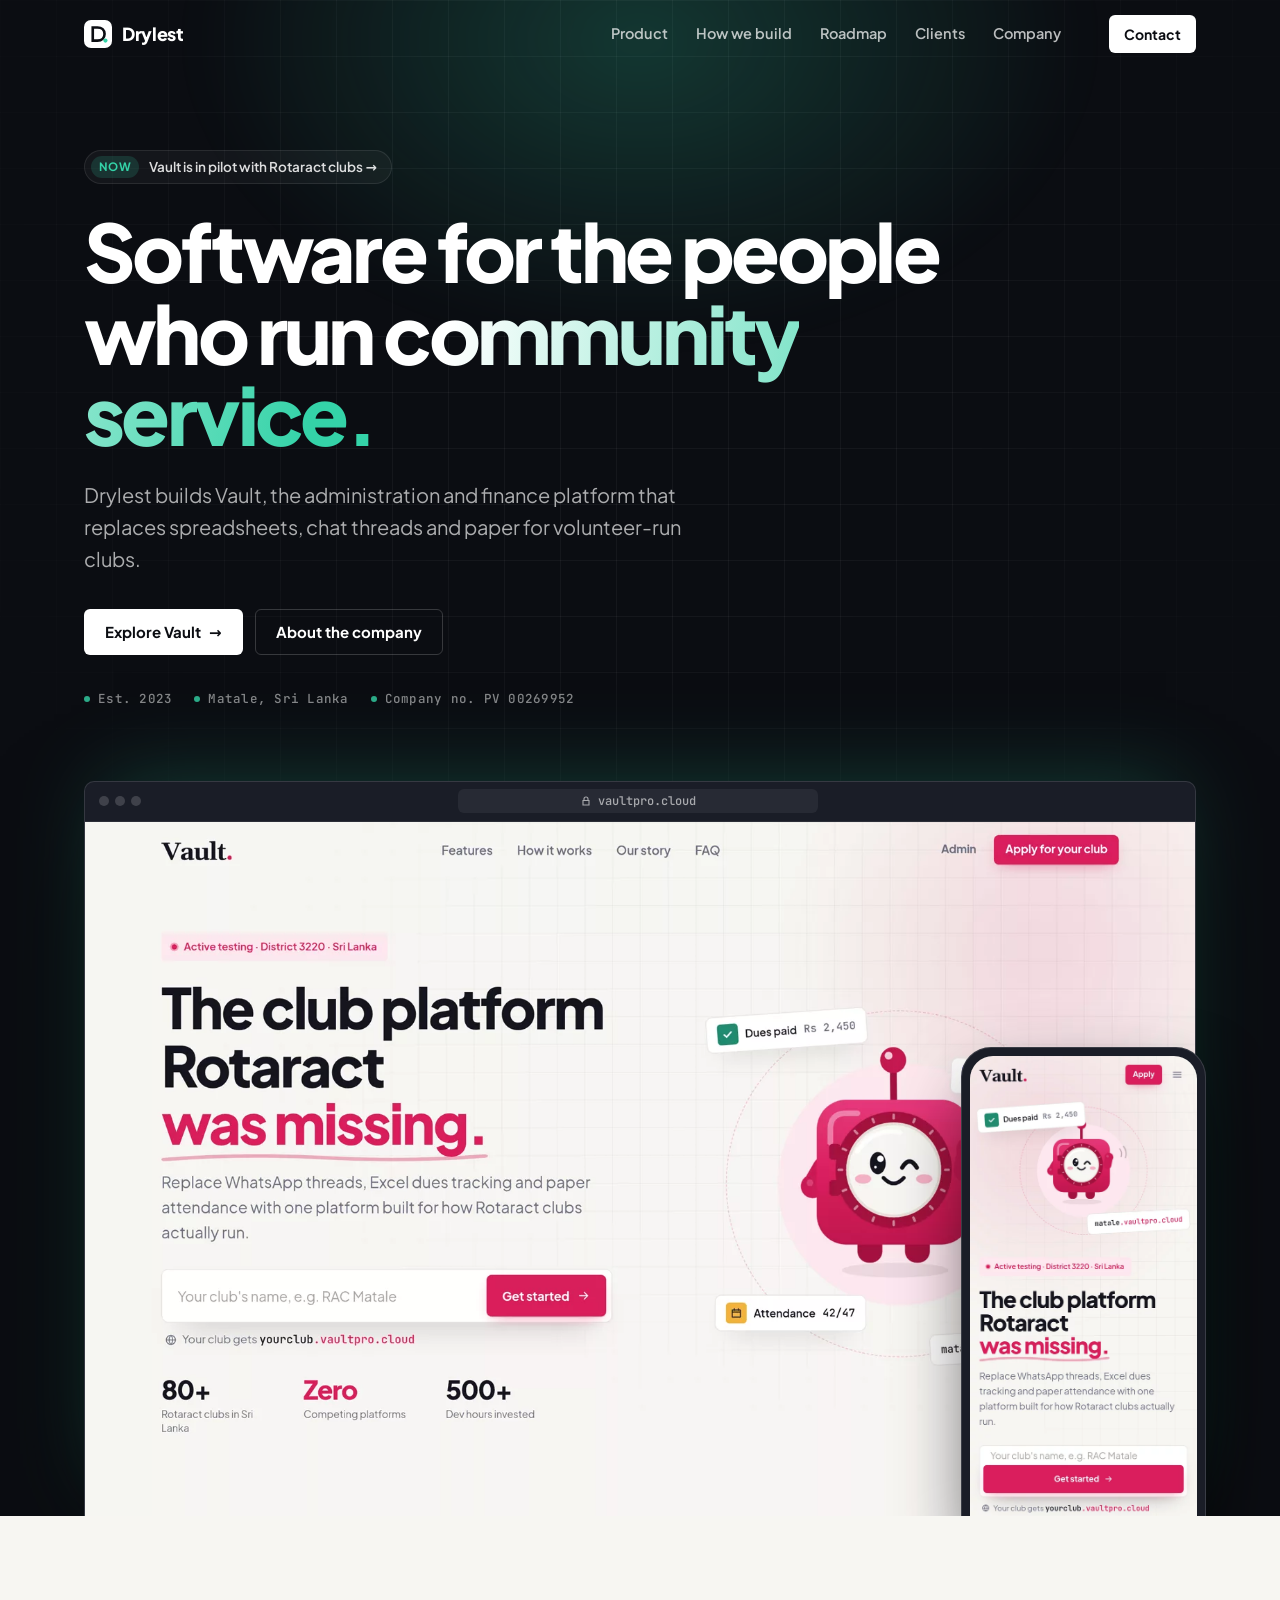
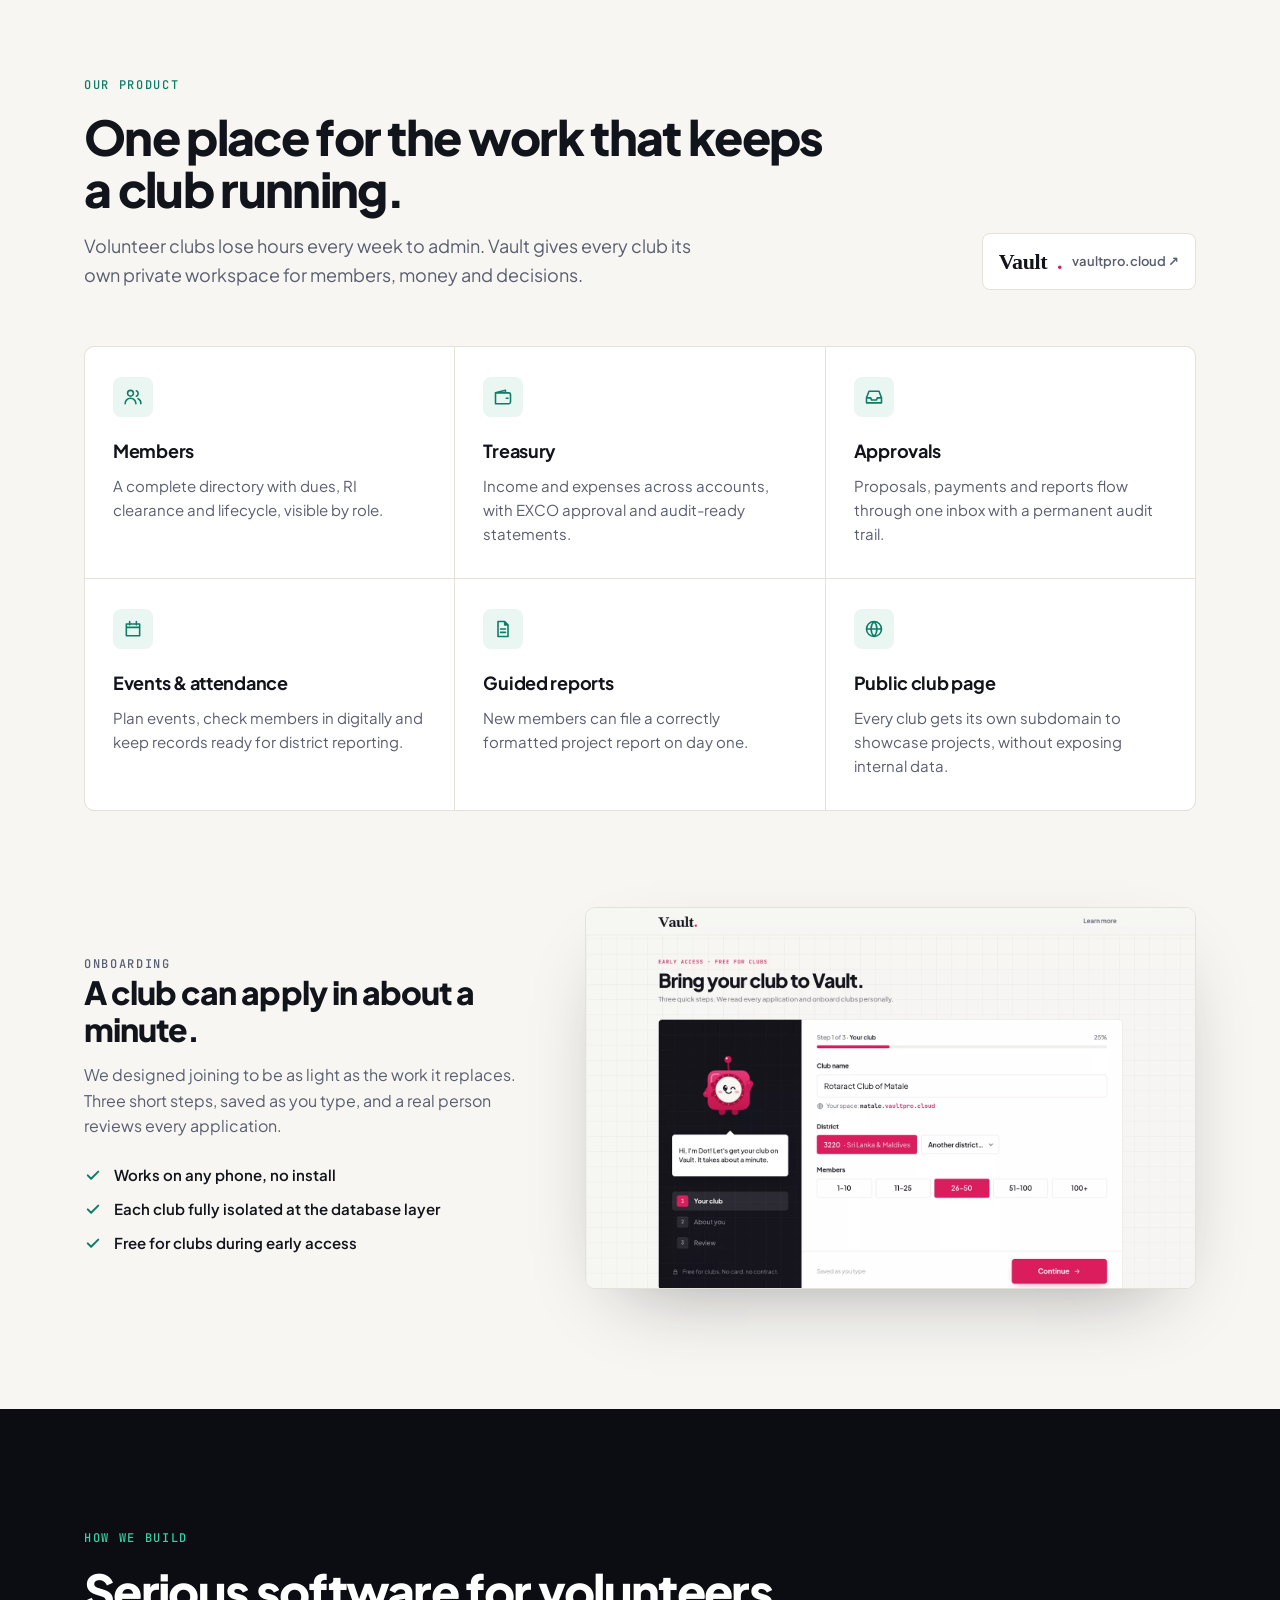
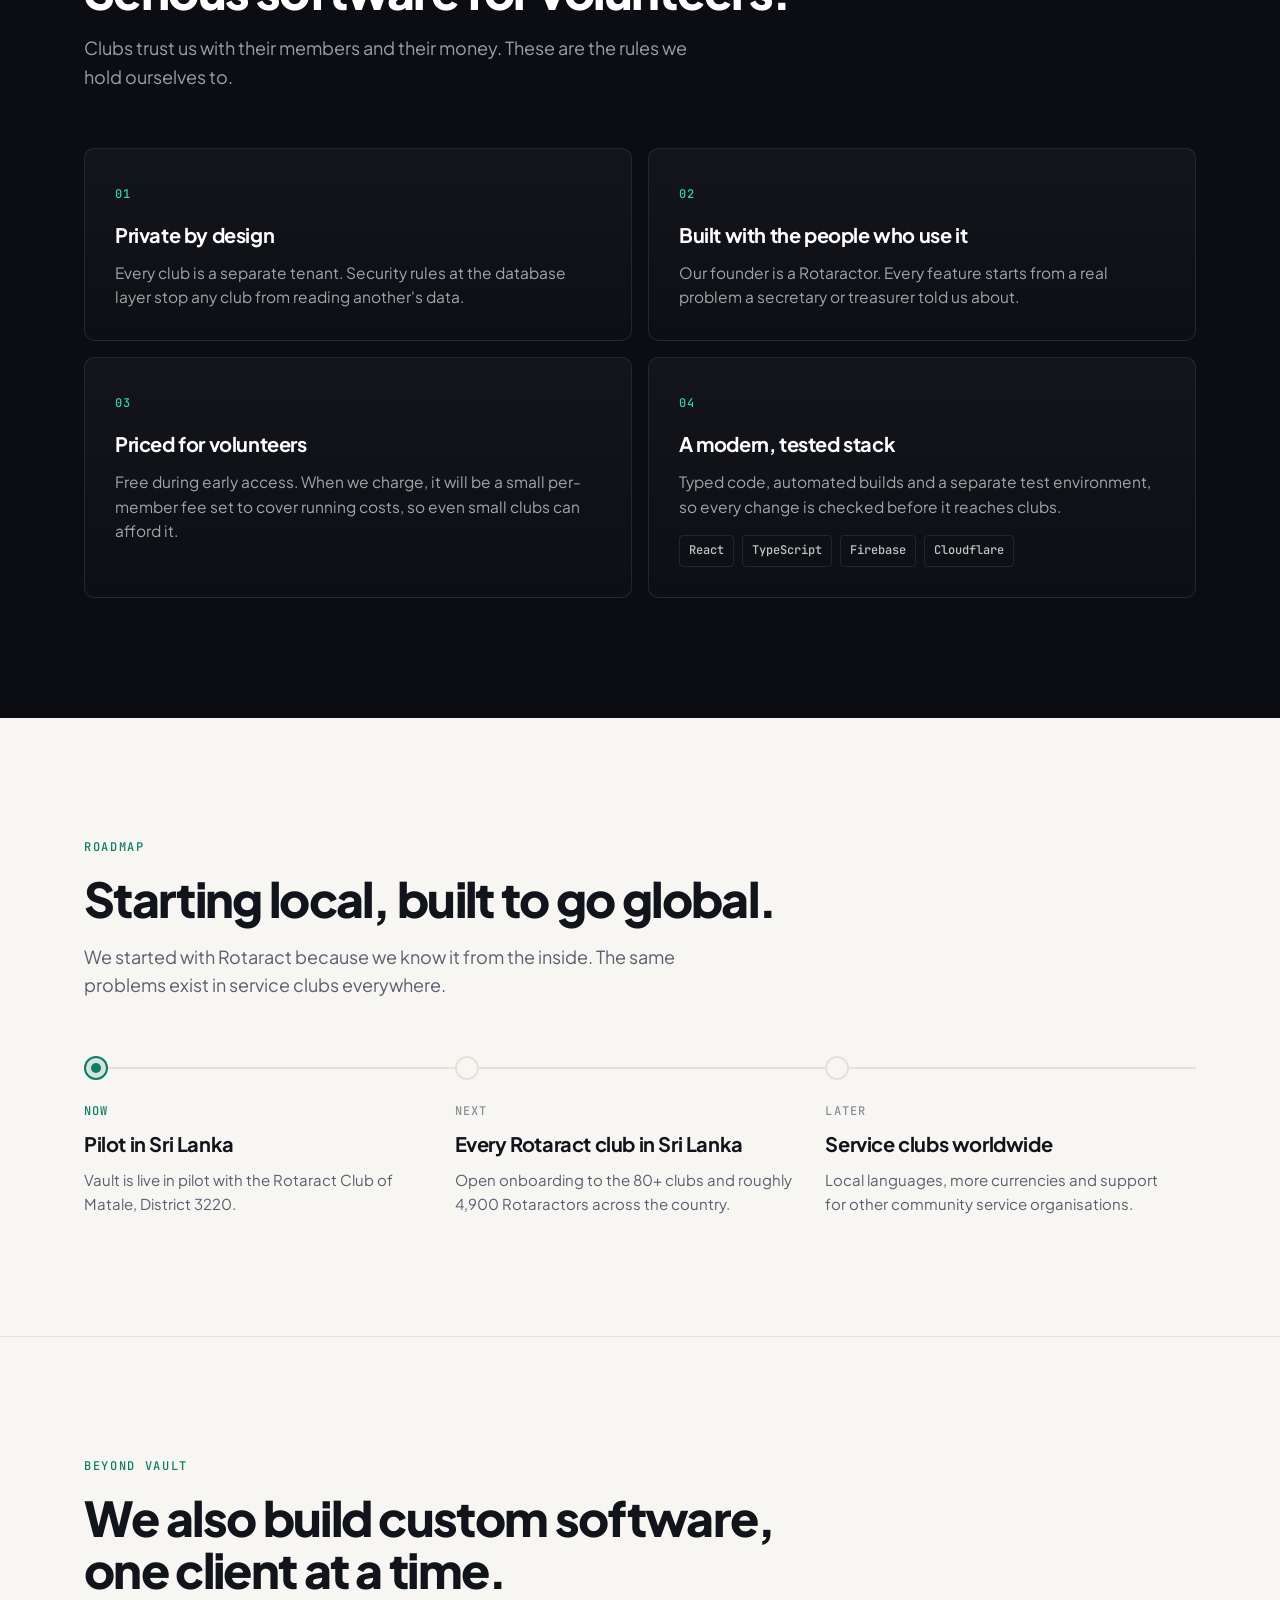
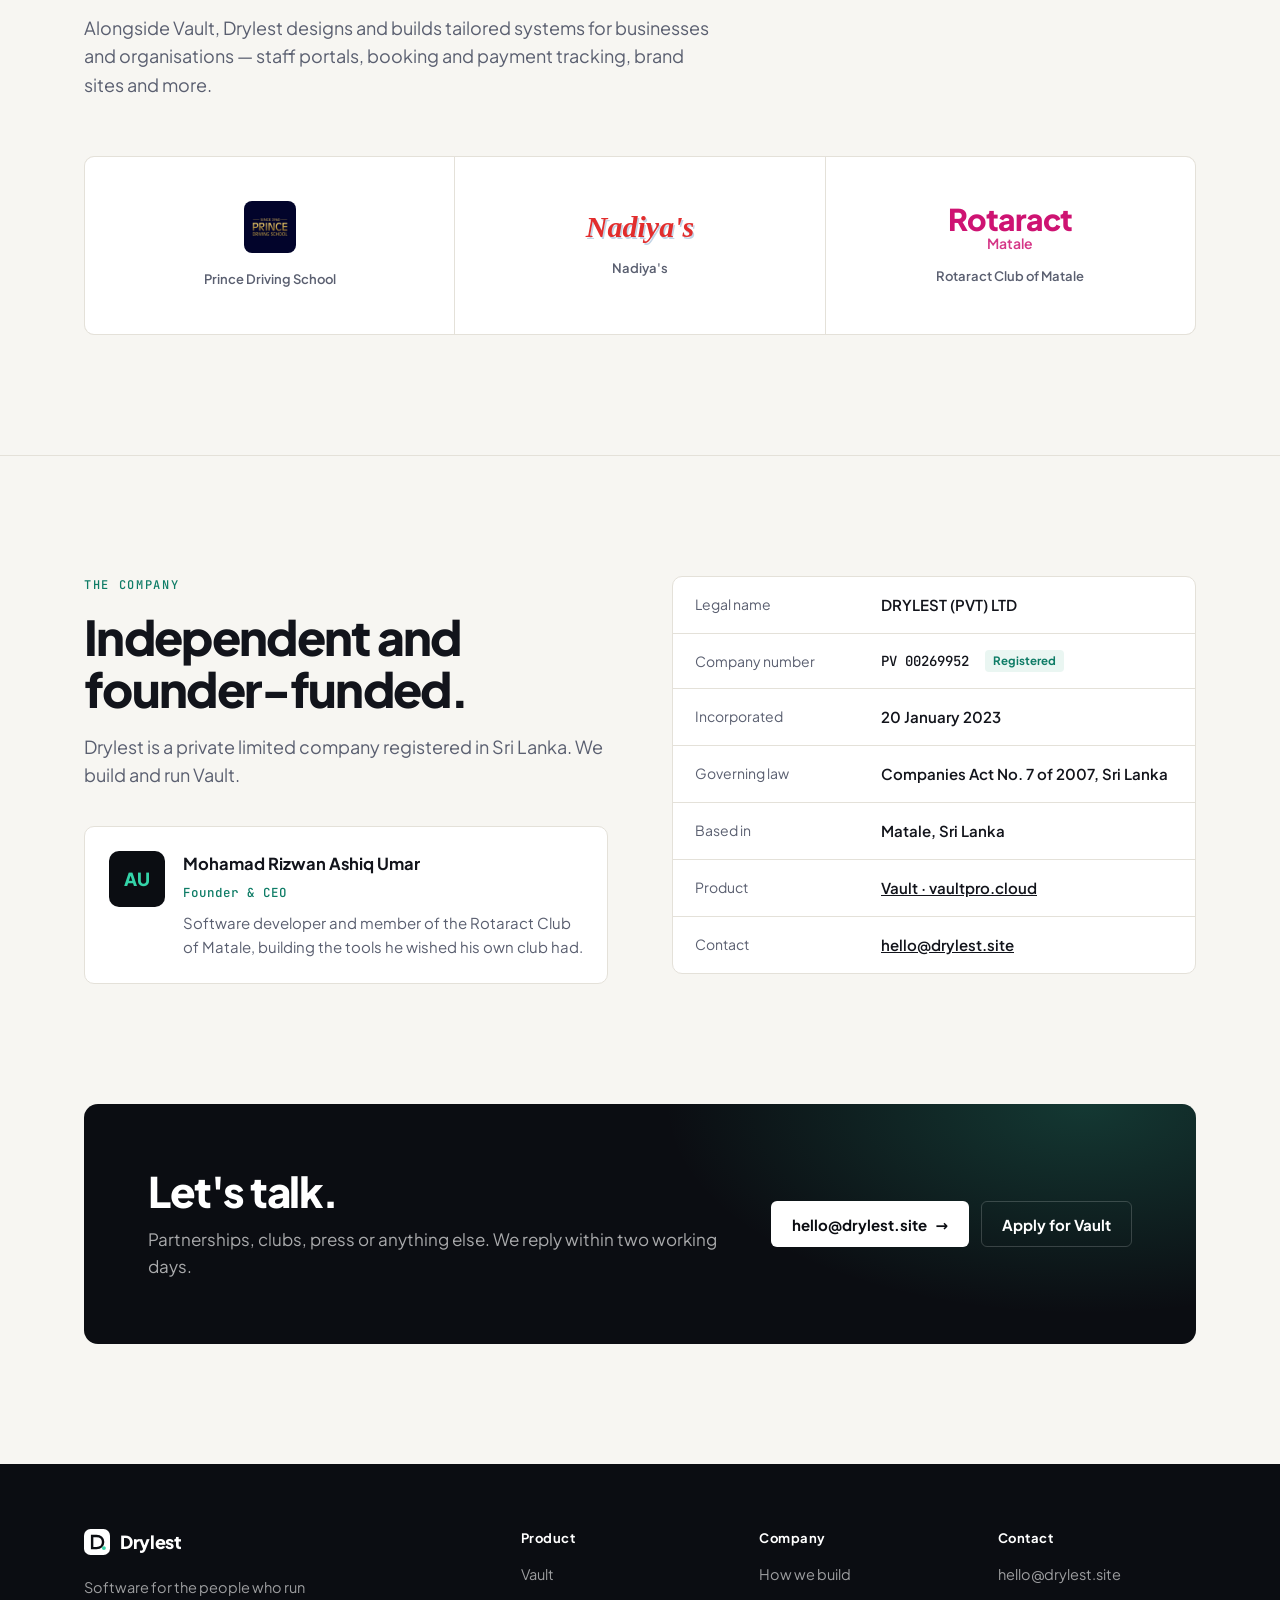
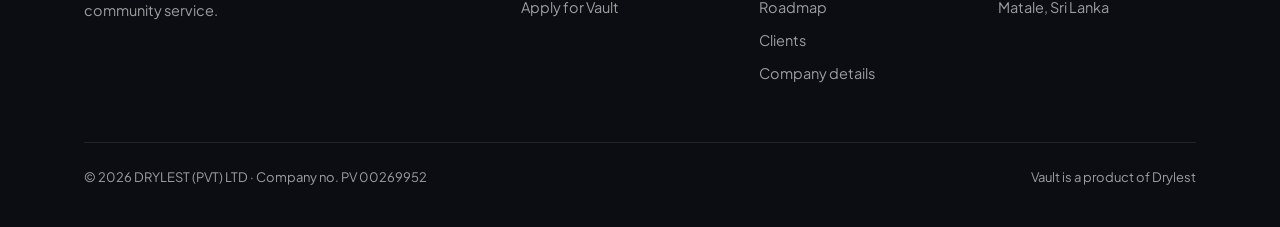
==== commit 69dc5158: "feat: add Clients section showcasing custom client work Beyond Vault, Drylest also builds tailored s" ====
--- a/index.html
+++ b/index.html
@@ -152,6 +152,18 @@
   .step p { margin: 8px 0 0; color: var(--muted); font-size: 15px; }
   @keyframes pulse { 50% { box-shadow: 0 0 0 10px rgba(14,124,102,0); } }
 
+  /* clients */
+  .clients { border-top: 1px solid var(--line); }
+  .client-grid { margin-top: 56px; display: grid; grid-template-columns: repeat(3, minmax(0, 1fr)); gap: 1px; background: var(--line); border: 1px solid var(--line); border-radius: 10px; overflow: hidden; }
+  .client-card { background: var(--white); padding: 44px 24px; display: flex; flex-direction: column; align-items: center; justify-content: center; gap: 16px; text-align: center; transition: background-color .15s; }
+  .client-card:hover { background: var(--paper); }
+  .client-card img { max-height: 52px; width: auto; object-fit: contain; border-radius: 8px; }
+  .client-mark { font-size: 30px; line-height: 1; }
+  .client-mark.nadiya { font-family: 'Brush Script MT', 'Segoe Script', cursive; font-style: italic; font-weight: 600; color: #E22D2D; text-shadow: 1.5px 1.5px 0 rgba(120,160,200,.45); }
+  .client-mark.rotaract { font-family: var(--sans); font-weight: 800; letter-spacing: -.02em; color: #CE1372; }
+  .client-mark.rotaract small { display: block; font-weight: 600; font-size: 14px; letter-spacing: 0; margin-top: 2px; color: #CE1372; opacity: .85; }
+  .client-name { font-size: 13px; font-weight: 600; color: var(--muted); }
+
   /* company */
   .company { border-top: 1px solid var(--line); }
   .co-grid { display: grid; grid-template-columns: minmax(0, 1fr) minmax(0, 1fr); gap: 64px; align-items: start; }
@@ -198,7 +210,7 @@
     .nav.open { background: var(--night); border-color: var(--night-line); }
     .nav.open .nav-links { display: flex; flex-direction: column; position: absolute; top: calc(68px + env(safe-area-inset-top)); left: 0; right: 0; background: var(--night); padding: 8px 16px 20px; border-bottom: 1px solid var(--night-line); gap: 2px; }
     .nav.open .nav-links a { font-size: 17px; padding: 14px 12px; }
-    .features, .p-grid { grid-template-columns: 1fr; }
+    .features, .p-grid, .client-grid { grid-template-columns: 1fr; }
     .split, .co-grid { grid-template-columns: 1fr; gap: 40px; }
     .road { grid-template-columns: 1fr; gap: 32px; }
     .road::before { left: 11px; right: auto; top: 0; bottom: 0; width: 2px; height: auto; }
@@ -242,6 +254,7 @@
       <a href="#product">Product</a>
       <a href="#principles">How we build</a>
       <a href="#roadmap">Roadmap</a>
+      <a href="#clients">Clients</a>
       <a href="#company">Company</a>
     </nav>
     <a class="btn btn-light btn-sm nav-cta" href="#contact">Contact</a>
@@ -405,6 +418,31 @@
           <span class="tag">LATER</span>
           <h3>Service clubs worldwide</h3>
           <p>Local languages, more currencies and support for other community service organisations.</p>
+        </div>
+      </div>
+    </div>
+  </section>
+
+  <!-- Clients -->
+  <section class="clients" id="clients">
+    <div class="wrap">
+      <div class="reveal">
+        <p class="eyebrow">Beyond Vault</p>
+        <h2>We also build custom software, one client at a time.</h2>
+        <p class="sub">Alongside Vault, Drylest designs and builds tailored systems for businesses and organisations — staff portals, booking and payment tracking, brand sites and more.</p>
+      </div>
+      <div class="client-grid reveal">
+        <div class="client-card">
+          <img src="/assets/img/clients/prince-driving-school.png" width="120" height="120" alt="Prince Driving School logo" loading="lazy">
+          <span class="client-name">Prince Driving School</span>
+        </div>
+        <div class="client-card">
+          <span class="client-mark nadiya">Nadiya's</span>
+          <span class="client-name">Nadiya's</span>
+        </div>
+        <div class="client-card">
+          <span class="client-mark rotaract">Rotaract<small>Matale</small></span>
+          <span class="client-name">Rotaract Club of Matale</span>
         </div>
       </div>
     </div>
@@ -471,7 +509,7 @@
       </div>
       <div>
         <h4>Company</h4>
-        <ul><li><a href="#principles">How we build</a></li><li><a href="#roadmap">Roadmap</a></li><li><a href="#company">Company details</a></li></ul>
+        <ul><li><a href="#principles">How we build</a></li><li><a href="#roadmap">Roadmap</a></li><li><a href="#clients">Clients</a></li><li><a href="#company">Company details</a></li></ul>
       </div>
       <div>
         <h4>Contact</h4>
